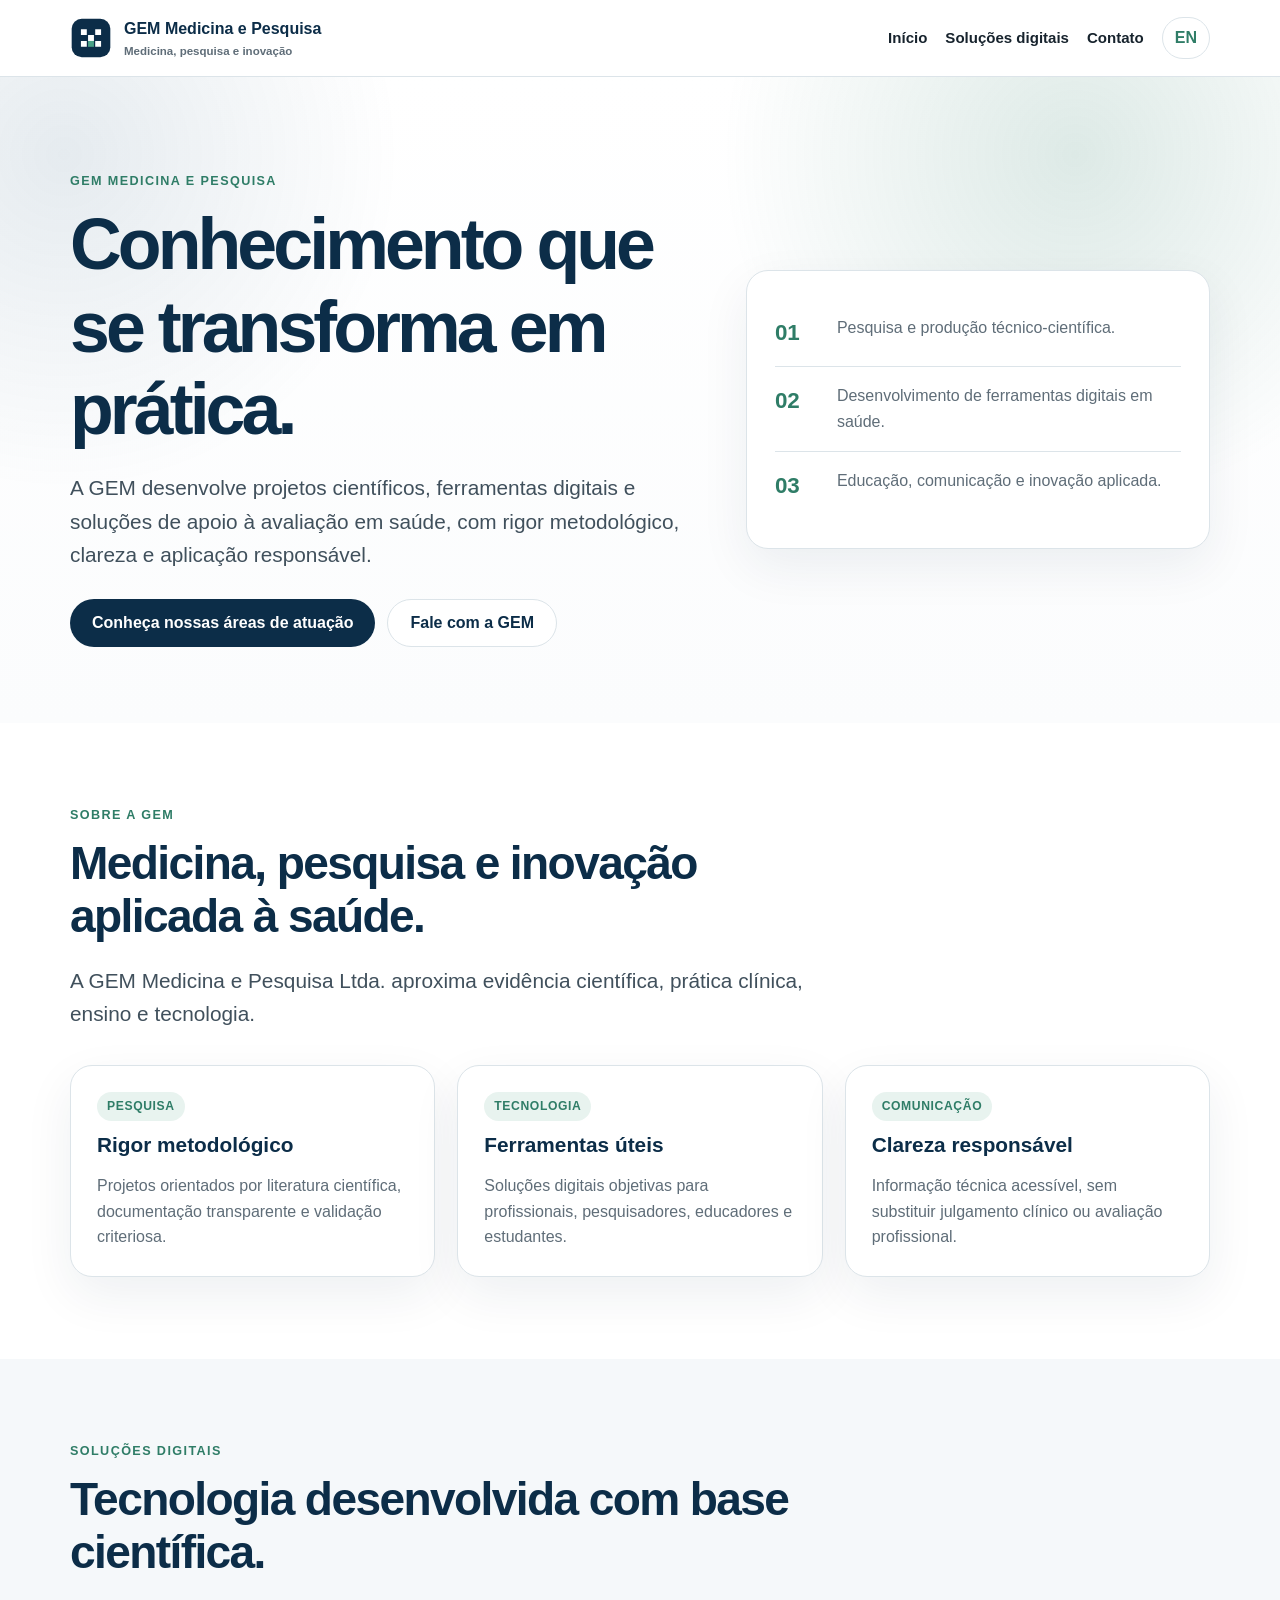
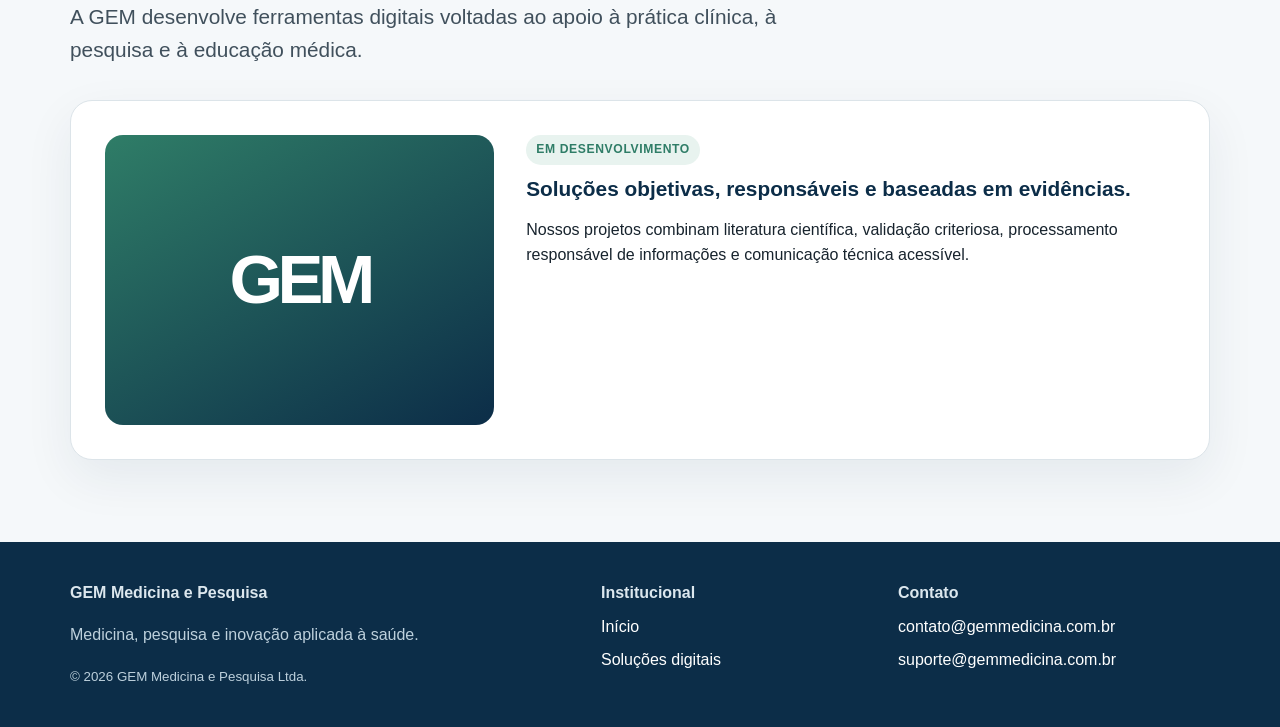
==== index.html @ 7a255e39 "Add social and canonical SEO metadata" ====
<!doctype html>
<html lang="pt-BR">
<head>
  <meta charset="utf-8">
  <meta name="viewport" content="width=device-width,initial-scale=1">

  <title>GEM Medicina e Pesquisa</title>

  <meta
    name="description"
    content="Medicina, pesquisa e inovação aplicada à saúde."
  >

  <link rel="canonical" href="https://gemmedicina.com.br/">

  <meta property="og:type" content="website">
  <meta property="og:site_name" content="GEM Medicina e Pesquisa">
  <meta property="og:title" content="GEM Medicina e Pesquisa">
  <meta property="og:description" content="Medicina, pesquisa e inovação aplicada à saúde.">
  <meta property="og:url" content="https://gemmedicina.com.br/">
  <meta property="og:locale" content="pt_BR">

  <meta name="twitter:card" content="summary">
  <meta name="twitter:title" content="GEM Medicina e Pesquisa">
  <meta name="twitter:description" content="Medicina, pesquisa e inovação aplicada à saúde.">

  <link rel="icon" href="/favicon.svg" type="image/svg+xml">
  <link rel="stylesheet" href="/assets/styles.css">
</head>

<body>
  <header class="site-header">
    <div class="container header-inner">
      <a class="brand" href="/">
        <img src="/assets/gem-mark.svg" alt="">

        <span>
          <span data-lang="pt">GEM Medicina e Pesquisa</span>
          <span data-lang="en">GEM Medicine & Research</span>

          <small>
            <span data-lang="pt">Medicina, pesquisa e inovação</span>
            <span data-lang="en">Medicine, research and innovation</span>
          </small>
        </span>
      </a>

      <nav class="nav">
        <a href="/">
          <span class="inline-lang" data-lang="pt">Início</span>
          <span class="inline-lang" data-lang="en">Home</span>
        </a>

        <a href="#solucoes-digitais">
          <span class="inline-lang" data-lang="pt">Soluções digitais</span>
          <span class="inline-lang" data-lang="en">Digital solutions</span>
        </a>

        <a href="/contato/">
          <span class="inline-lang" data-lang="pt">Contato</span>
          <span class="inline-lang" data-lang="en">Contact</span>
        </a>

        <button class="lang-toggle" type="button">EN</button>
      </nav>
    </div>
  </header>

  <main>
    <section class="hero">
      <div class="container hero-grid">
        <div>
          <p class="eyebrow">
            <span data-lang="pt">GEM Medicina e Pesquisa</span>
            <span data-lang="en">GEM Medicine & Research</span>
          </p>

          <h1>
            <span data-lang="pt">
              Conhecimento que se transforma em prática.
            </span>

            <span data-lang="en">
              Knowledge translated into practice.
            </span>
          </h1>

          <p class="lead">
            <span data-lang="pt">
              A GEM desenvolve projetos científicos, ferramentas digitais
              e soluções de apoio à avaliação em saúde, com rigor metodológico,
              clareza e aplicação responsável.
            </span>

            <span data-lang="en">
              GEM develops scientific projects, digital tools, and health
              assessment support solutions with methodological rigor,
              clarity, and responsible application.
            </span>
          </p>

          <div class="actions">
            <a class="button" href="#solucoes-digitais">
              <span data-lang="pt">Conheça nossas áreas de atuação</span>
              <span data-lang="en">Explore our areas of work</span>
            </a>

            <a class="button secondary" href="/contato/">
              <span data-lang="pt">Fale com a GEM</span>
              <span data-lang="en">Contact GEM</span>
            </a>
          </div>
        </div>

        <aside class="hero-card">
          <div class="metric">
            <strong>01</strong>

            <span data-lang="pt">
              Pesquisa e produção técnico-científica.
            </span>

            <span data-lang="en">
              Research and scientific production.
            </span>
          </div>

          <div class="metric">
            <strong>02</strong>

            <span data-lang="pt">
              Desenvolvimento de ferramentas digitais em saúde.
            </span>

            <span data-lang="en">
              Development of digital health tools.
            </span>
          </div>

          <div class="metric">
            <strong>03</strong>

            <span data-lang="pt">
              Educação, comunicação e inovação aplicada.
            </span>

            <span data-lang="en">
              Education, communication, and applied innovation.
            </span>
          </div>
        </aside>
      </div>
    </section>

    <section class="section">
      <div class="container">
        <div class="intro">
          <p class="eyebrow">
            <span data-lang="pt">Sobre a GEM</span>
            <span data-lang="en">About GEM</span>
          </p>

          <h2>
            <span data-lang="pt">
              Medicina, pesquisa e inovação aplicada à saúde.
            </span>

            <span data-lang="en">
              Medicine, research, and innovation applied to health.
            </span>
          </h2>

          <p class="lead">
            <span data-lang="pt">
              A GEM Medicina e Pesquisa Ltda. aproxima evidência científica,
              prática clínica, ensino e tecnologia.
            </span>

            <span data-lang="en">
              GEM Medicina e Pesquisa Ltda. connects scientific evidence,
              clinical practice, education, and technology.
            </span>
          </p>
        </div>

        <div class="grid3">
          <article class="card">
            <span class="tag">
              <span data-lang="pt">Pesquisa</span>
              <span data-lang="en">Research</span>
            </span>

            <h3>
              <span data-lang="pt">Rigor metodológico</span>
              <span data-lang="en">Methodological rigor</span>
            </h3>

            <p>
              <span data-lang="pt">
                Projetos orientados por literatura científica, documentação
                transparente e validação criteriosa.
              </span>

              <span data-lang="en">
                Projects guided by scientific literature, transparent
                documentation, and careful validation.
              </span>
            </p>
          </article>

          <article class="card">
            <span class="tag">
              <span data-lang="pt">Tecnologia</span>
              <span data-lang="en">Technology</span>
            </span>

            <h3>
              <span data-lang="pt">Ferramentas úteis</span>
              <span data-lang="en">Useful tools</span>
            </h3>

            <p>
              <span data-lang="pt">
                Soluções digitais objetivas para profissionais,
                pesquisadores, educadores e estudantes.
              </span>

              <span data-lang="en">
                Focused digital solutions for professionals, researchers,
                educators, and students.
              </span>
            </p>
          </article>

          <article class="card">
            <span class="tag">
              <span data-lang="pt">Comunicação</span>
              <span data-lang="en">Communication</span>
            </span>

            <h3>
              <span data-lang="pt">Clareza responsável</span>
              <span data-lang="en">Responsible clarity</span>
            </h3>

            <p>
              <span data-lang="pt">
                Informação técnica acessível, sem substituir julgamento
                clínico ou avaliação profissional.
              </span>

              <span data-lang="en">
                Accessible technical information without replacing clinical
                judgment or professional assessment.
              </span>
            </p>
          </article>
        </div>
      </div>
    </section>

    <section class="section alt" id="solucoes-digitais">
      <div class="container">
        <div class="intro">
          <p class="eyebrow">
            <span data-lang="pt">Soluções digitais</span>
            <span data-lang="en">Digital solutions</span>
          </p>

          <h2>
            <span data-lang="pt">
              Tecnologia desenvolvida com base científica.
            </span>

            <span data-lang="en">
              Technology developed on a scientific foundation.
            </span>
          </h2>

          <p class="lead">
            <span data-lang="pt">
              A GEM desenvolve ferramentas digitais voltadas ao apoio à
              prática clínica, à pesquisa e à educação médica.
            </span>

            <span data-lang="en">
              GEM develops digital tools designed to support clinical
              practice, research, and medical education.
            </span>
          </p>
        </div>

        <article class="panel">
          <div class="visual">GEM</div>

          <div>
            <span class="tag">
              <span data-lang="pt">Em desenvolvimento</span>
              <span data-lang="en">In development</span>
            </span>

            <h3>
              <span data-lang="pt">
                Soluções objetivas, responsáveis e baseadas em evidências.
              </span>

              <span data-lang="en">
                Focused, responsible, evidence-based solutions.
              </span>
            </h3>

            <p>
              <span data-lang="pt">
                Nossos projetos combinam literatura científica, validação
                criteriosa, processamento responsável de informações e
                comunicação técnica acessível.
              </span>

              <span data-lang="en">
                Our projects combine scientific literature, careful
                validation, responsible information processing, and
                accessible technical communication.
              </span>
            </p>
          </div>
        </article>
      </div>
    </section>
  </main>

  <footer class="site-footer">
    <div class="container footer-grid">
      <div>
        <strong>GEM Medicina e Pesquisa</strong>

        <p>
          <span data-lang="pt">
            Medicina, pesquisa e inovação aplicada à saúde.
          </span>

          <span data-lang="en">
            Medicine, research and innovation applied to health.
          </span>
        </p>

        <small>© 2026 GEM Medicina e Pesquisa Ltda.</small>
      </div>

      <div class="footer-links">
        <strong>
          <span data-lang="pt">Institucional</span>
          <span data-lang="en">Institutional</span>
        </strong>

        <a href="/">
          <span data-lang="pt">Início</span>
          <span data-lang="en">Home</span>
        </a>

        <a href="#solucoes-digitais">
          <span data-lang="pt">Soluções digitais</span>
          <span data-lang="en">Digital solutions</span>
        </a>
      </div>

      <div class="footer-links">
        <strong>
          <span data-lang="pt">Contato</span>
          <span data-lang="en">Contact</span>
        </strong>

        <a href="mailto:contato@gemmedicina.com.br">
          contato@gemmedicina.com.br
        </a>

        <a href="mailto:suporte@gemmedicina.com.br">
          suporte@gemmedicina.com.br
        </a>
      </div>
    </div>
  </footer>

  <script src="/assets/site.js"></script>
</body>
</html>
---- assets/styles.css ----
:root{--navy:#0c2d48;--navy2:#174b70;--green:#2f7d67;--ink:#17232d;--muted:#5f6d78;--line:#dce4e9;--mist:#f5f8fa;--white:#fff;--max:1140px;--r:22px}
*{box-sizing:border-box}html{scroll-behavior:smooth}body{margin:0;font-family:-apple-system,BlinkMacSystemFont,"Segoe UI",Roboto,Arial,sans-serif;color:var(--ink);line-height:1.6;background:#fff}a{color:var(--navy2)}.container{width:min(calc(100% - 40px),var(--max));margin:auto}.site-header{position:sticky;top:0;z-index:10;background:rgba(255,255,255,.94);border-bottom:1px solid var(--line);backdrop-filter:blur(12px)}.header-inner{min-height:76px;display:flex;align-items:center;justify-content:space-between;gap:22px}.brand{display:flex;align-items:center;gap:12px;text-decoration:none;color:var(--navy);font-weight:800}.brand img{width:42px}.brand small{display:block;color:var(--muted);font-size:.72rem;font-weight:650}.nav{display:flex;gap:18px;flex-wrap:wrap;align-items:center}.nav a{text-decoration:none;color:var(--ink);font-weight:650;font-size:.94rem}.lang-toggle{border:1px solid var(--line);border-radius:999px;padding:7px 12px;background:#fff;cursor:pointer;font:inherit;font-weight:750;color:var(--green)}.hero{padding:94px 0 76px;background:radial-gradient(circle at 84% 12%,rgba(47,125,103,.16),transparent 29%),radial-gradient(circle at 5% 12%,rgba(23,75,112,.11),transparent 25%),linear-gradient(#fff,#fbfcfd)}.hero-grid{display:grid;grid-template-columns:1.15fr .85fr;gap:48px;align-items:center}.eyebrow{margin:0 0 12px;color:var(--green);font-size:.79rem;font-weight:850;letter-spacing:.11em;text-transform:uppercase}h1,h2,h3{color:var(--navy);line-height:1.15}h1{font-size:clamp(2.65rem,5.6vw,5rem);letter-spacing:-.055em;margin:0}h2{font-size:clamp(2rem,3.6vw,3.2rem);letter-spacing:-.035em;margin:0 0 18px}h3{font-size:1.3rem;margin:0 0 10px}.lead{font-size:clamp(1.08rem,1.7vw,1.3rem);color:#40505c;max-width:780px}.actions{display:flex;gap:12px;flex-wrap:wrap;margin-top:28px}.button{display:inline-flex;align-items:center;justify-content:center;min-height:48px;padding:0 22px;border-radius:999px;background:var(--navy);color:#fff;text-decoration:none;font-weight:780}.button.secondary{background:#fff;color:var(--navy);border:1px solid var(--line)}.hero-card,.card,.panel{background:#fff;border:1px solid var(--line);border-radius:var(--r);box-shadow:0 18px 50px rgba(12,45,72,.07)}.hero-card{padding:28px}.metric{display:flex;gap:14px;padding:16px 0;border-bottom:1px solid var(--line)}.metric:last-child{border-bottom:0}.metric strong{min-width:48px;color:var(--green);font-size:1.4rem}.metric span{color:var(--muted)}.section{padding:82px 0}.alt{background:var(--mist)}.intro{max-width:760px;margin-bottom:34px}.grid3{display:grid;grid-template-columns:repeat(3,1fr);gap:22px}.card{padding:26px}.card p{color:var(--muted);margin-bottom:0}.tag{display:inline-block;padding:5px 10px;border-radius:999px;background:#e8f3ef;color:var(--green);font-weight:850;font-size:.76rem;text-transform:uppercase;letter-spacing:.05em;margin-bottom:12px}.panel{display:grid;grid-template-columns:.75fr 1.25fr;gap:32px;padding:34px}.visual{min-height:290px;border-radius:18px;display:grid;place-items:center;color:#fff;background:linear-gradient(150deg,var(--green),var(--navy));font-weight:900;font-size:4.3rem;letter-spacing:-.08em}.list{padding-left:1.2rem;color:#40505d}.page-hero{padding:70px 0 48px;background:linear-gradient(#f7fafb,#fff);border-bottom:1px solid var(--line)}.page-hero h1{font-size:clamp(2.4rem,4.5vw,4.25rem)}.page-body{padding:58px 0 88px}.prose{max-width:860px}.prose h2{font-size:1.8rem;margin-top:44px}.prose h3{margin-top:30px}.prose p,.prose li{color:#3e4c58}.notice{padding:20px 22px;border-left:4px solid var(--green);background:#eaf4f0;border-radius:12px}.contact-box{padding:25px;border:1px solid var(--line);border-radius:16px;background:var(--mist);margin-top:25px}.meta{color:var(--muted);font-size:.94rem}.site-footer{padding:38px 0;background:var(--navy);color:#dce7ee}.footer-grid{display:grid;grid-template-columns:1.3fr .7fr .8fr;gap:24px}.site-footer p,.site-footer small{color:#bdd0dc}.site-footer a{color:#fff;text-decoration:none}.footer-links{display:grid;gap:8px;align-content:start}[data-lang="en"]{display:none}body.en [data-lang="pt"]{display:none}body.en [data-lang="en"]{display:block}.inline-lang[data-lang]{display:inline}body.en .inline-lang[data-lang="pt"]{display:none}body:not(.en) .inline-lang[data-lang="en"]{display:none}@media(max-width:860px){.hero-grid,.panel,.footer-grid{grid-template-columns:1fr}.grid3{grid-template-columns:1fr}.header-inner{align-items:flex-start;padding:14px 0}.hero{padding-top:62px}}@media(max-width:620px){.container{width:min(calc(100% - 28px),var(--max))}.header-inner{display:block}.nav{margin-top:12px}.section{padding:62px 0}.panel{padding:22px}}
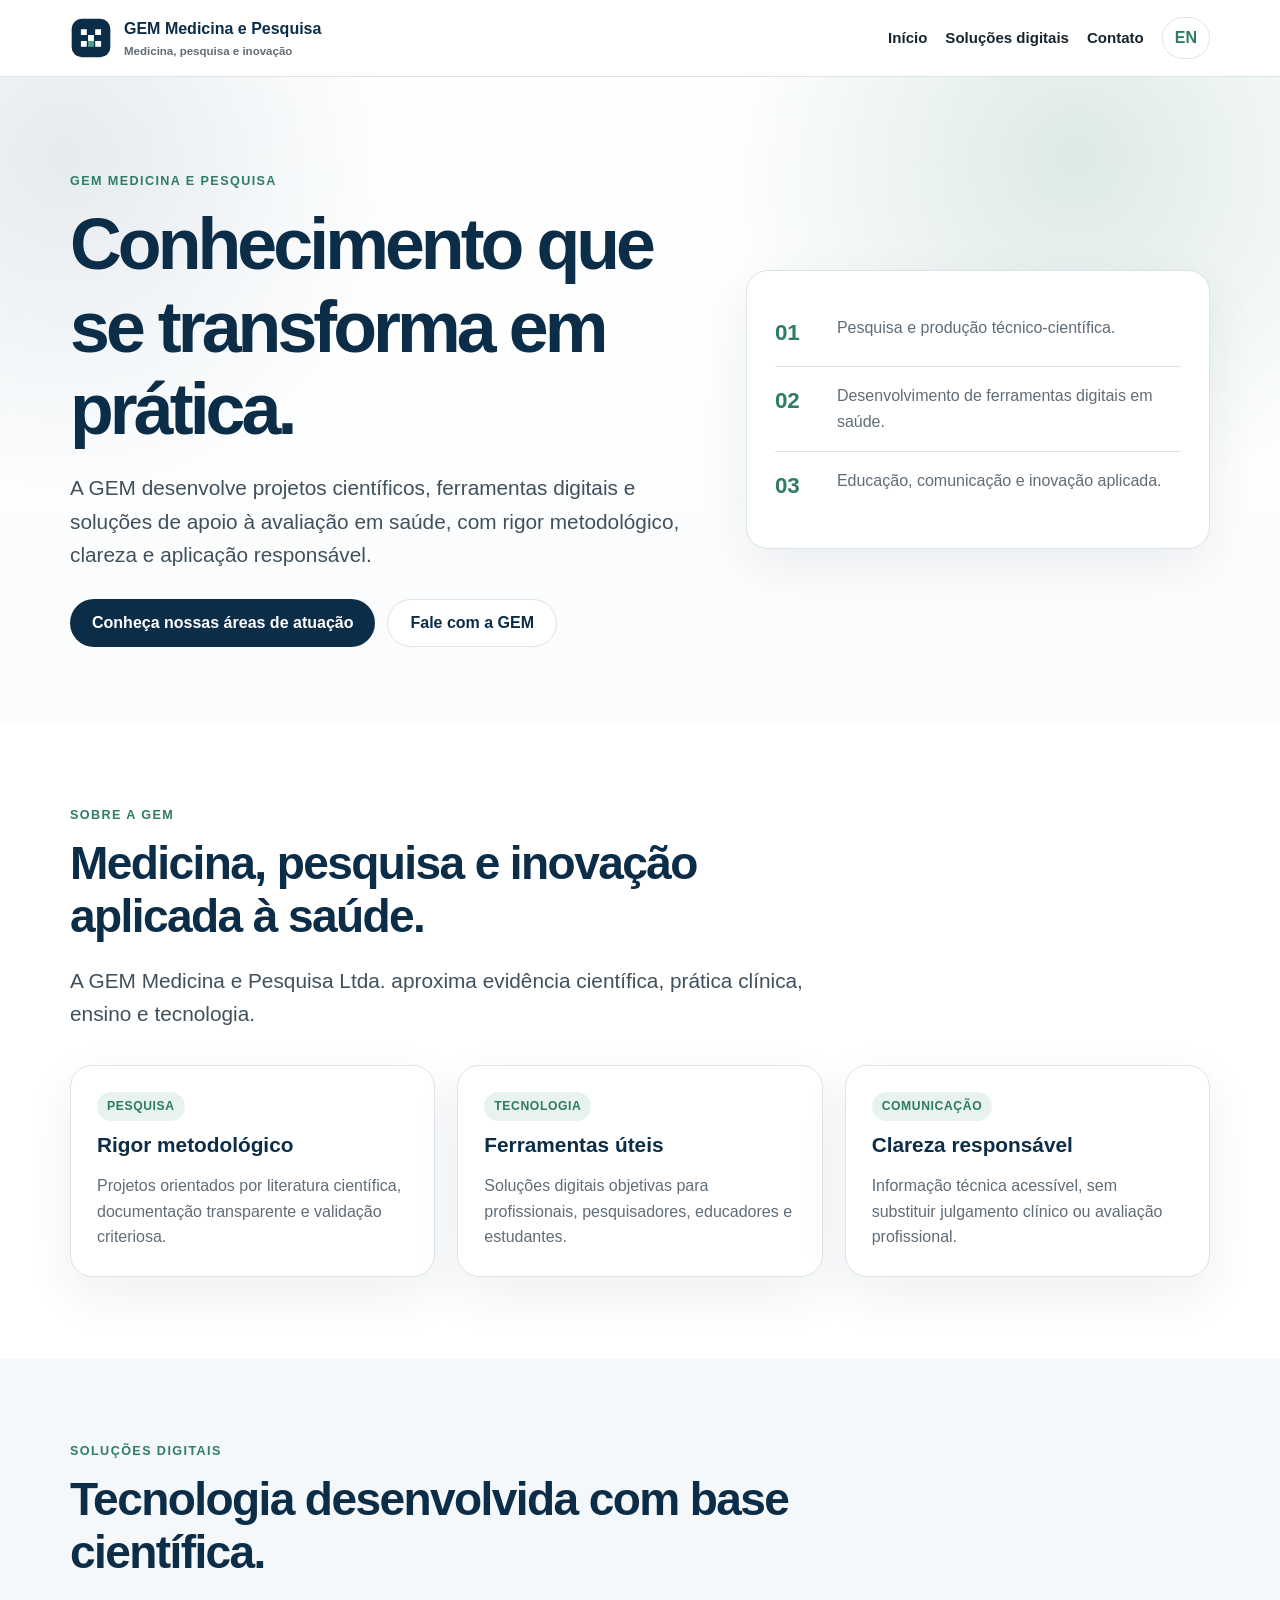
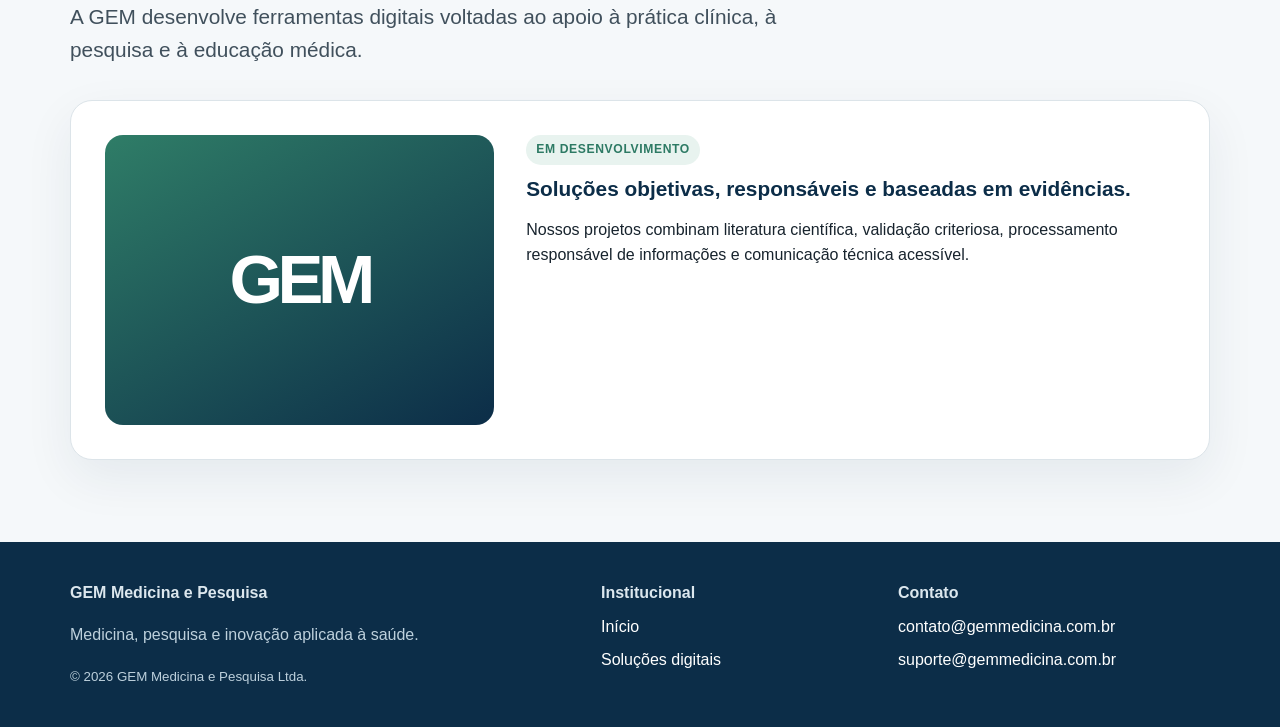
==== commit a143eda9: "Corrige acessibilidade de navegação e contraste" ====
--- a/index.html
+++ b/index.html
@@ -29,7 +29,7 @@
 </head>
 
 <body>
-  <header class="site-header">
+  <a class="skip-link" href="#conteudo-principal"><span data-lang="pt">Pular para o conteúdo</span><span data-lang="en">Skip to content</span></a><header class="site-header">
     <div class="container header-inner">
       <a class="brand" href="/">
         <img src="/assets/gem-mark.svg" alt="">
@@ -61,12 +61,12 @@
           <span class="inline-lang" data-lang="en">Contact</span>
         </a>
 
-        <button class="lang-toggle" type="button">EN</button>
+        <button class="lang-toggle" type="button" aria-label="Alterar idioma para inglês">EN</button>
       </nav>
     </div>
   </header>
 
-  <main>
+  <main id="conteudo-principal">
     <section class="hero">
       <div class="container hero-grid">
         <div>
--- a/assets/styles.css
+++ b/assets/styles.css
@@ -1,3 +1,3 @@
 
 :root{--navy:#0c2d48;--navy2:#174b70;--green:#2f7d67;--ink:#17232d;--muted:#5f6d78;--line:#dce4e9;--mist:#f5f8fa;--white:#fff;--max:1140px;--r:22px}
-*{box-sizing:border-box}html{scroll-behavior:smooth}body{margin:0;font-family:-apple-system,BlinkMacSystemFont,"Segoe UI",Roboto,Arial,sans-serif;color:var(--ink);line-height:1.6;background:#fff}a{color:var(--navy2)}.container{width:min(calc(100% - 40px),var(--max));margin:auto}.site-header{position:sticky;top:0;z-index:10;background:rgba(255,255,255,.94);border-bottom:1px solid var(--line);backdrop-filter:blur(12px)}.header-inner{min-height:76px;display:flex;align-items:center;justify-content:space-between;gap:22px}.brand{display:flex;align-items:center;gap:12px;text-decoration:none;color:var(--navy);font-weight:800}.brand img{width:42px}.brand small{display:block;color:var(--muted);font-size:.72rem;font-weight:650}.nav{display:flex;gap:18px;flex-wrap:wrap;align-items:center}.nav a{text-decoration:none;color:var(--ink);font-weight:650;font-size:.94rem}.lang-toggle{border:1px solid var(--line);border-radius:999px;padding:7px 12px;background:#fff;cursor:pointer;font:inherit;font-weight:750;color:var(--green)}.hero{padding:94px 0 76px;background:radial-gradient(circle at 84% 12%,rgba(47,125,103,.16),transparent 29%),radial-gradient(circle at 5% 12%,rgba(23,75,112,.11),transparent 25%),linear-gradient(#fff,#fbfcfd)}.hero-grid{display:grid;grid-template-columns:1.15fr .85fr;gap:48px;align-items:center}.eyebrow{margin:0 0 12px;color:var(--green);font-size:.79rem;font-weight:850;letter-spacing:.11em;text-transform:uppercase}h1,h2,h3{color:var(--navy);line-height:1.15}h1{font-size:clamp(2.65rem,5.6vw,5rem);letter-spacing:-.055em;margin:0}h2{font-size:clamp(2rem,3.6vw,3.2rem);letter-spacing:-.035em;margin:0 0 18px}h3{font-size:1.3rem;margin:0 0 10px}.lead{font-size:clamp(1.08rem,1.7vw,1.3rem);color:#40505c;max-width:780px}.actions{display:flex;gap:12px;flex-wrap:wrap;margin-top:28px}.button{display:inline-flex;align-items:center;justify-content:center;min-height:48px;padding:0 22px;border-radius:999px;background:var(--navy);color:#fff;text-decoration:none;font-weight:780}.button.secondary{background:#fff;color:var(--navy);border:1px solid var(--line)}.hero-card,.card,.panel{background:#fff;border:1px solid var(--line);border-radius:var(--r);box-shadow:0 18px 50px rgba(12,45,72,.07)}.hero-card{padding:28px}.metric{display:flex;gap:14px;padding:16px 0;border-bottom:1px solid var(--line)}.metric:last-child{border-bottom:0}.metric strong{min-width:48px;color:var(--green);font-size:1.4rem}.metric span{color:var(--muted)}.section{padding:82px 0}.alt{background:var(--mist)}.intro{max-width:760px;margin-bottom:34px}.grid3{display:grid;grid-template-columns:repeat(3,1fr);gap:22px}.card{padding:26px}.card p{color:var(--muted);margin-bottom:0}.tag{display:inline-block;padding:5px 10px;border-radius:999px;background:#e8f3ef;color:var(--green);font-weight:850;font-size:.76rem;text-transform:uppercase;letter-spacing:.05em;margin-bottom:12px}.panel{display:grid;grid-template-columns:.75fr 1.25fr;gap:32px;padding:34px}.visual{min-height:290px;border-radius:18px;display:grid;place-items:center;color:#fff;background:linear-gradient(150deg,var(--green),var(--navy));font-weight:900;font-size:4.3rem;letter-spacing:-.08em}.list{padding-left:1.2rem;color:#40505d}.page-hero{padding:70px 0 48px;background:linear-gradient(#f7fafb,#fff);border-bottom:1px solid var(--line)}.page-hero h1{font-size:clamp(2.4rem,4.5vw,4.25rem)}.page-body{padding:58px 0 88px}.prose{max-width:860px}.prose h2{font-size:1.8rem;margin-top:44px}.prose h3{margin-top:30px}.prose p,.prose li{color:#3e4c58}.notice{padding:20px 22px;border-left:4px solid var(--green);background:#eaf4f0;border-radius:12px}.contact-box{padding:25px;border:1px solid var(--line);border-radius:16px;background:var(--mist);margin-top:25px}.meta{color:var(--muted);font-size:.94rem}.site-footer{padding:38px 0;background:var(--navy);color:#dce7ee}.footer-grid{display:grid;grid-template-columns:1.3fr .7fr .8fr;gap:24px}.site-footer p,.site-footer small{color:#bdd0dc}.site-footer a{color:#fff;text-decoration:none}.footer-links{display:grid;gap:8px;align-content:start}[data-lang="en"]{display:none}body.en [data-lang="pt"]{display:none}body.en [data-lang="en"]{display:block}.inline-lang[data-lang]{display:inline}body.en .inline-lang[data-lang="pt"]{display:none}body:not(.en) .inline-lang[data-lang="en"]{display:none}@media(max-width:860px){.hero-grid,.panel,.footer-grid{grid-template-columns:1fr}.grid3{grid-template-columns:1fr}.header-inner{align-items:flex-start;padding:14px 0}.hero{padding-top:62px}}@media(max-width:620px){.container{width:min(calc(100% - 28px),var(--max))}.header-inner{display:block}.nav{margin-top:12px}.section{padding:62px 0}.panel{padding:22px}}
+*{box-sizing:border-box}html{scroll-behavior:smooth}body{margin:0;font-family:-apple-system,BlinkMacSystemFont,"Segoe UI",Roboto,Arial,sans-serif;color:var(--ink);line-height:1.6;background:#fff}a{color:var(--navy2)}.container{width:min(calc(100% - 40px),var(--max));margin:auto}.skip-link{position:fixed;top:8px;left:8px;z-index:100;padding:10px 14px;background:var(--navy);color:#fff;border-radius:8px;transform:translateY(calc(-100% - 10px));transition:transform .15s}.skip-link:focus{transform:translateY(0)}.site-header{position:sticky;top:0;z-index:10;background:rgba(255,255,255,.94);border-bottom:1px solid var(--line);backdrop-filter:blur(12px)}.header-inner{min-height:76px;display:flex;align-items:center;justify-content:space-between;gap:22px}.brand{display:flex;align-items:center;gap:12px;text-decoration:none;color:var(--navy);font-weight:800}.brand img{width:42px}.brand small{display:block;color:var(--muted);font-size:.72rem;font-weight:650}.nav{display:flex;gap:18px;flex-wrap:wrap;align-items:center}.nav a{text-decoration:none;color:var(--ink);font-weight:650;font-size:.94rem}.lang-toggle{border:1px solid var(--line);border-radius:999px;padding:7px 12px;background:#fff;cursor:pointer;font:inherit;font-weight:750;color:var(--green)}.hero{padding:94px 0 76px;background:radial-gradient(circle at 84% 12%,rgba(47,125,103,.16),transparent 29%),radial-gradient(circle at 5% 12%,rgba(23,75,112,.11),transparent 25%),linear-gradient(#fff,#fbfcfd)}.hero-grid{display:grid;grid-template-columns:1.15fr .85fr;gap:48px;align-items:center}.eyebrow{margin:0 0 12px;color:var(--green);font-size:.79rem;font-weight:850;letter-spacing:.11em;text-transform:uppercase}h1,h2,h3{color:var(--navy);line-height:1.15}h1{font-size:clamp(2.65rem,5.6vw,5rem);letter-spacing:-.055em;margin:0}h2{font-size:clamp(2rem,3.6vw,3.2rem);letter-spacing:-.035em;margin:0 0 18px}h3{font-size:1.3rem;margin:0 0 10px}.lead{font-size:clamp(1.08rem,1.7vw,1.3rem);color:#40505c;max-width:780px}.actions{display:flex;gap:12px;flex-wrap:wrap;margin-top:28px}.button{display:inline-flex;align-items:center;justify-content:center;min-height:48px;padding:0 22px;border-radius:999px;background:var(--navy);color:#fff;text-decoration:none;font-weight:780}.button.secondary{background:#fff;color:var(--navy);border:1px solid var(--line)}.hero-card,.card,.panel{background:#fff;border:1px solid var(--line);border-radius:var(--r);box-shadow:0 18px 50px rgba(12,45,72,.07)}.hero-card{padding:28px}.metric{display:flex;gap:14px;padding:16px 0;border-bottom:1px solid var(--line)}.metric:last-child{border-bottom:0}.metric strong{min-width:48px;color:var(--green);font-size:1.4rem}.metric span{color:var(--muted)}.section{padding:82px 0}.alt{background:var(--mist)}.intro{max-width:760px;margin-bottom:34px}.grid3{display:grid;grid-template-columns:repeat(3,1fr);gap:22px}.card{padding:26px}.card p{color:var(--muted);margin-bottom:0}.tag{display:inline-block;padding:5px 10px;border-radius:999px;background:#e8f3ef;color:#2d7a64;font-weight:850;font-size:.76rem;text-transform:uppercase;letter-spacing:.05em;margin-bottom:12px}.panel{display:grid;grid-template-columns:.75fr 1.25fr;gap:32px;padding:34px}.visual{min-height:290px;border-radius:18px;display:grid;place-items:center;color:#fff;background:linear-gradient(150deg,var(--green),var(--navy));font-weight:900;font-size:4.3rem;letter-spacing:-.08em}.list{padding-left:1.2rem;color:#40505d}.page-hero{padding:70px 0 48px;background:linear-gradient(#f7fafb,#fff);border-bottom:1px solid var(--line)}.page-hero h1{font-size:clamp(2.4rem,4.5vw,4.25rem)}.page-body{padding:58px 0 88px}.prose{max-width:860px}.prose h2{font-size:1.8rem;margin-top:44px}.prose h3{margin-top:30px}.prose p,.prose li{color:#3e4c58}.notice{padding:20px 22px;border-left:4px solid var(--green);background:#eaf4f0;border-radius:12px}.contact-box{padding:25px;border:1px solid var(--line);border-radius:16px;background:var(--mist);margin-top:25px}.meta{color:var(--muted);font-size:.94rem}.site-footer{padding:38px 0;background:var(--navy);color:#dce7ee}.footer-grid{display:grid;grid-template-columns:1.3fr .7fr .8fr;gap:24px}.site-footer p,.site-footer small{color:#bdd0dc}.site-footer a{color:#fff;text-decoration:none}.footer-links{display:grid;gap:8px;align-content:start}[data-lang="en"]{display:none}body.en [data-lang="pt"]{display:none}body.en [data-lang="en"]{display:block}.inline-lang[data-lang]{display:inline}body.en .inline-lang[data-lang="pt"]{display:none}body:not(.en) .inline-lang[data-lang="en"]{display:none}@media(max-width:860px){.hero-grid,.panel,.footer-grid{grid-template-columns:1fr}.grid3{grid-template-columns:1fr}.header-inner{align-items:flex-start;padding:14px 0}.hero{padding-top:62px}}@media(max-width:620px){.container{width:min(calc(100% - 28px),var(--max))}.header-inner{display:block}.nav{margin-top:12px}.section{padding:62px 0}.panel{padding:22px}}
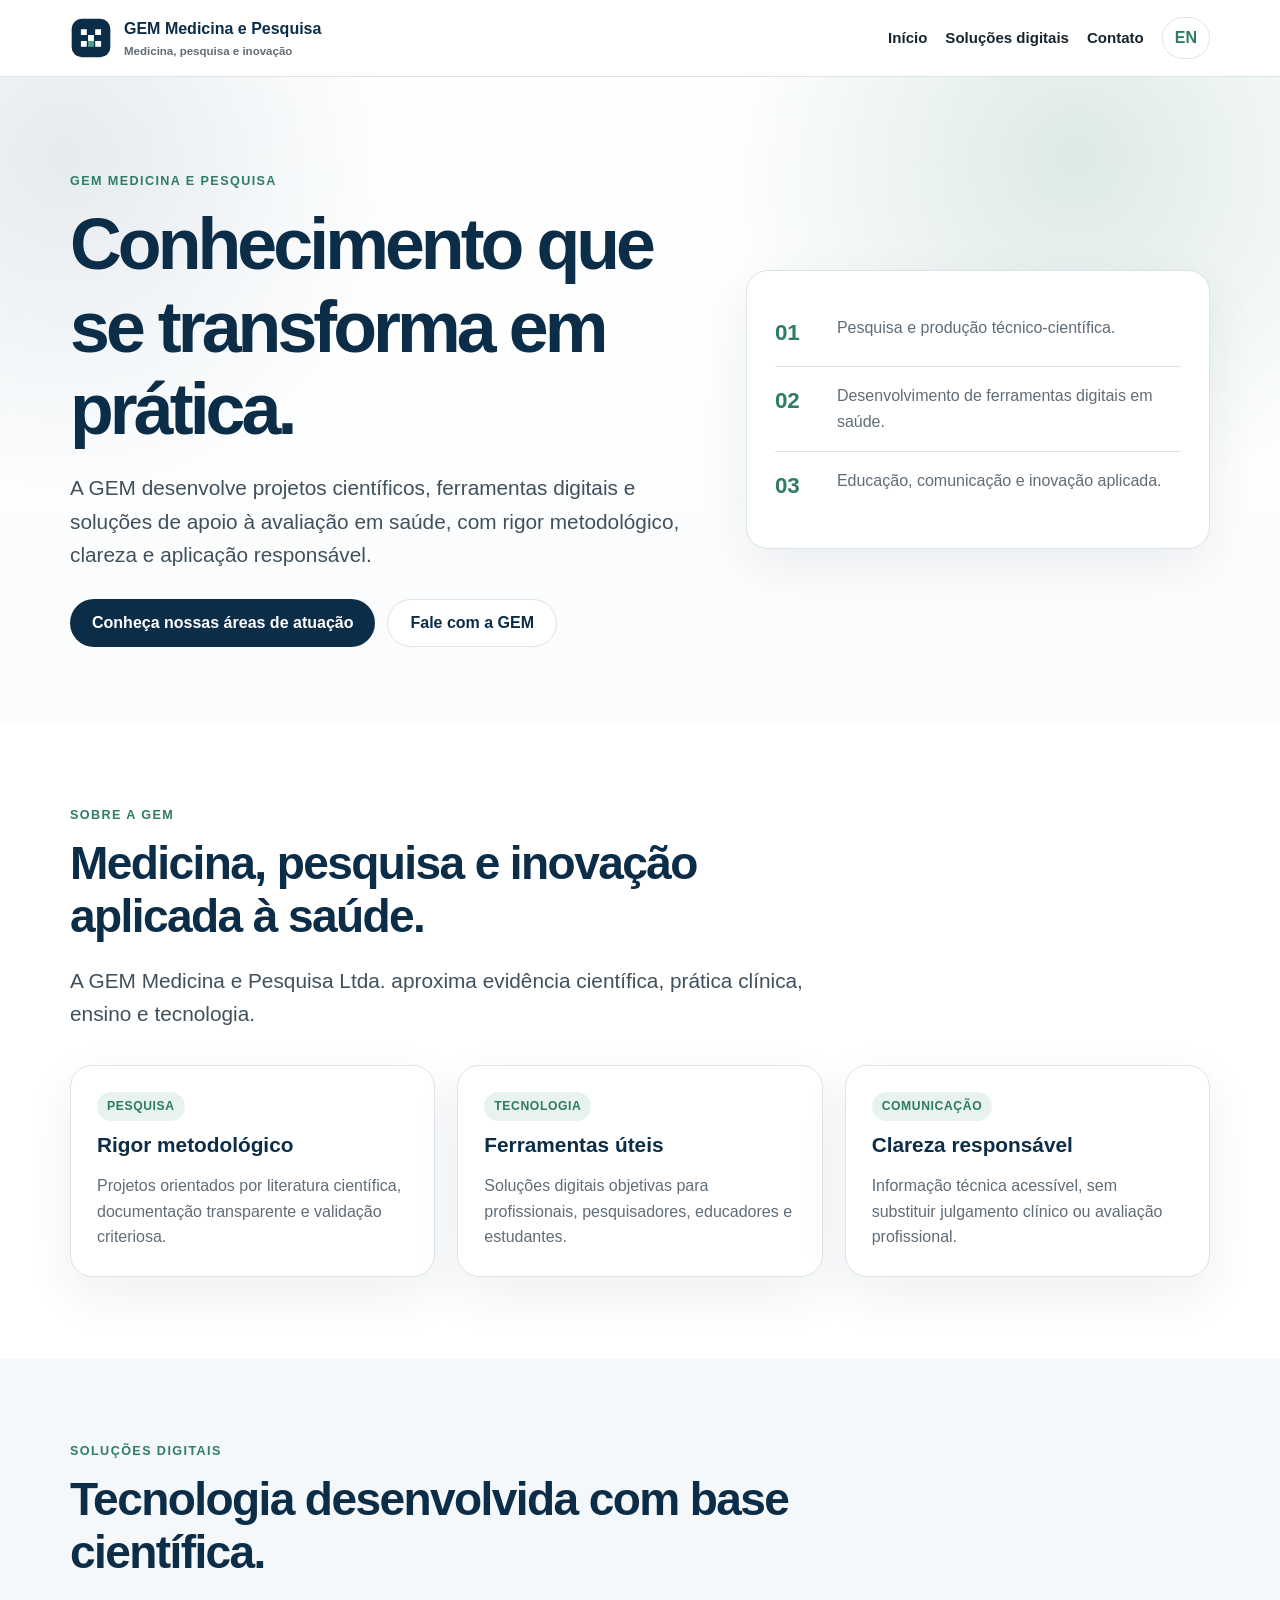
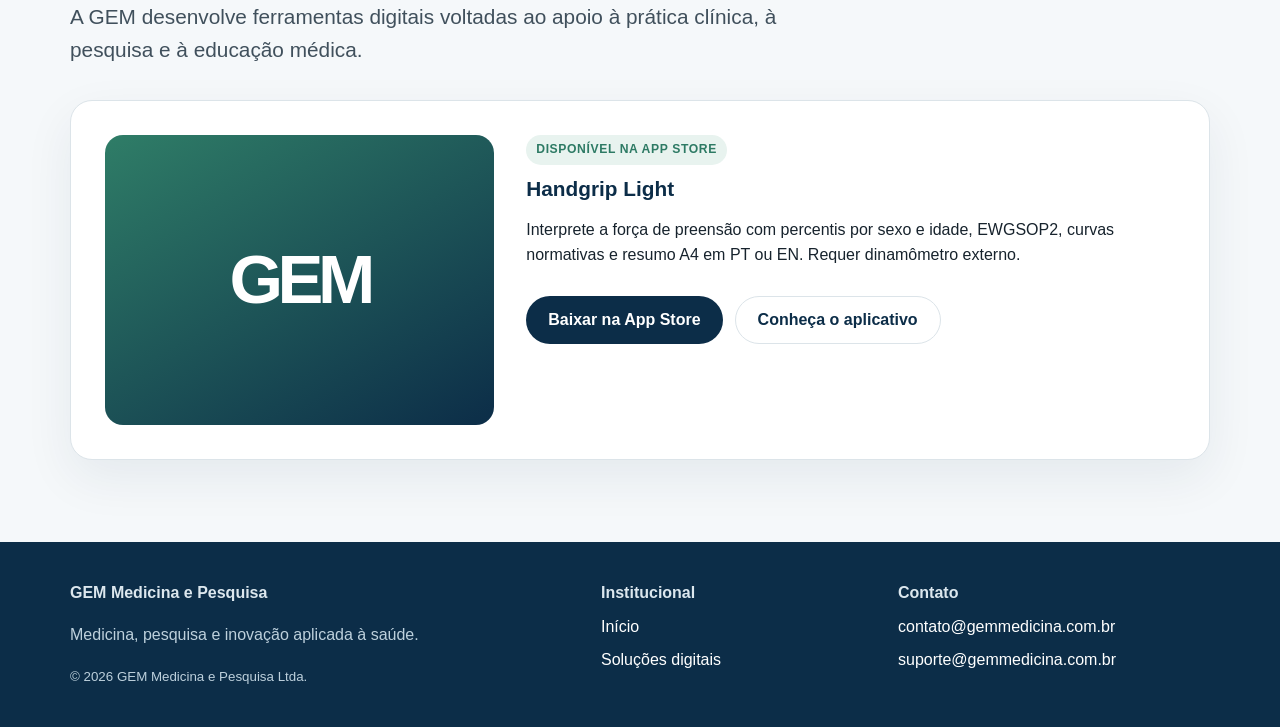
==== commit 2a7f8f2c: "Update Handgrip Light App Store URL" ====
--- a/index.html
+++ b/index.html
@@ -295,33 +295,44 @@
 
           <div>
             <span class="tag">
-              <span data-lang="pt">Em desenvolvimento</span>
-              <span data-lang="en">In development</span>
+              <span data-lang="pt">Disponível na App Store</span>
+              <span data-lang="en">Available on the App Store</span>
             </span>
 
             <h3>
               <span data-lang="pt">
-                Soluções objetivas, responsáveis e baseadas em evidências.
-              </span>
-
-              <span data-lang="en">
-                Focused, responsible, evidence-based solutions.
+                Handgrip Light
+              </span>
+
+              <span data-lang="en">
+                Handgrip Light
               </span>
             </h3>
 
             <p>
               <span data-lang="pt">
-                Nossos projetos combinam literatura científica, validação
-                criteriosa, processamento responsável de informações e
-                comunicação técnica acessível.
-              </span>
-
-              <span data-lang="en">
-                Our projects combine scientific literature, careful
-                validation, responsible information processing, and
-                accessible technical communication.
+                Interprete a força de preensão com percentis por sexo e idade,
+                EWGSOP2, curvas normativas e resumo A4 em PT ou EN. Requer
+                dinamômetro externo.
+              </span>
+
+              <span data-lang="en">
+                Interpret handgrip strength with percentiles by sex and age,
+                EWGSOP2, normative curves, and an A4 summary in PT/EN. External
+                dynamometer required.
               </span>
             </p>
+
+            <div class="actions">
+              <a class="button" href="https://apps.apple.com/app/id6797272425" target="_blank" rel="noopener noreferrer">
+                <span data-lang="pt">Baixar na App Store</span>
+                <span data-lang="en">Download on the App Store</span>
+              </a>
+              <a class="button secondary" href="/apps/handgrip-little/">
+                <span data-lang="pt">Conheça o aplicativo</span>
+                <span data-lang="en">Learn about the app</span>
+              </a>
+            </div>
           </div>
         </article>
       </div>
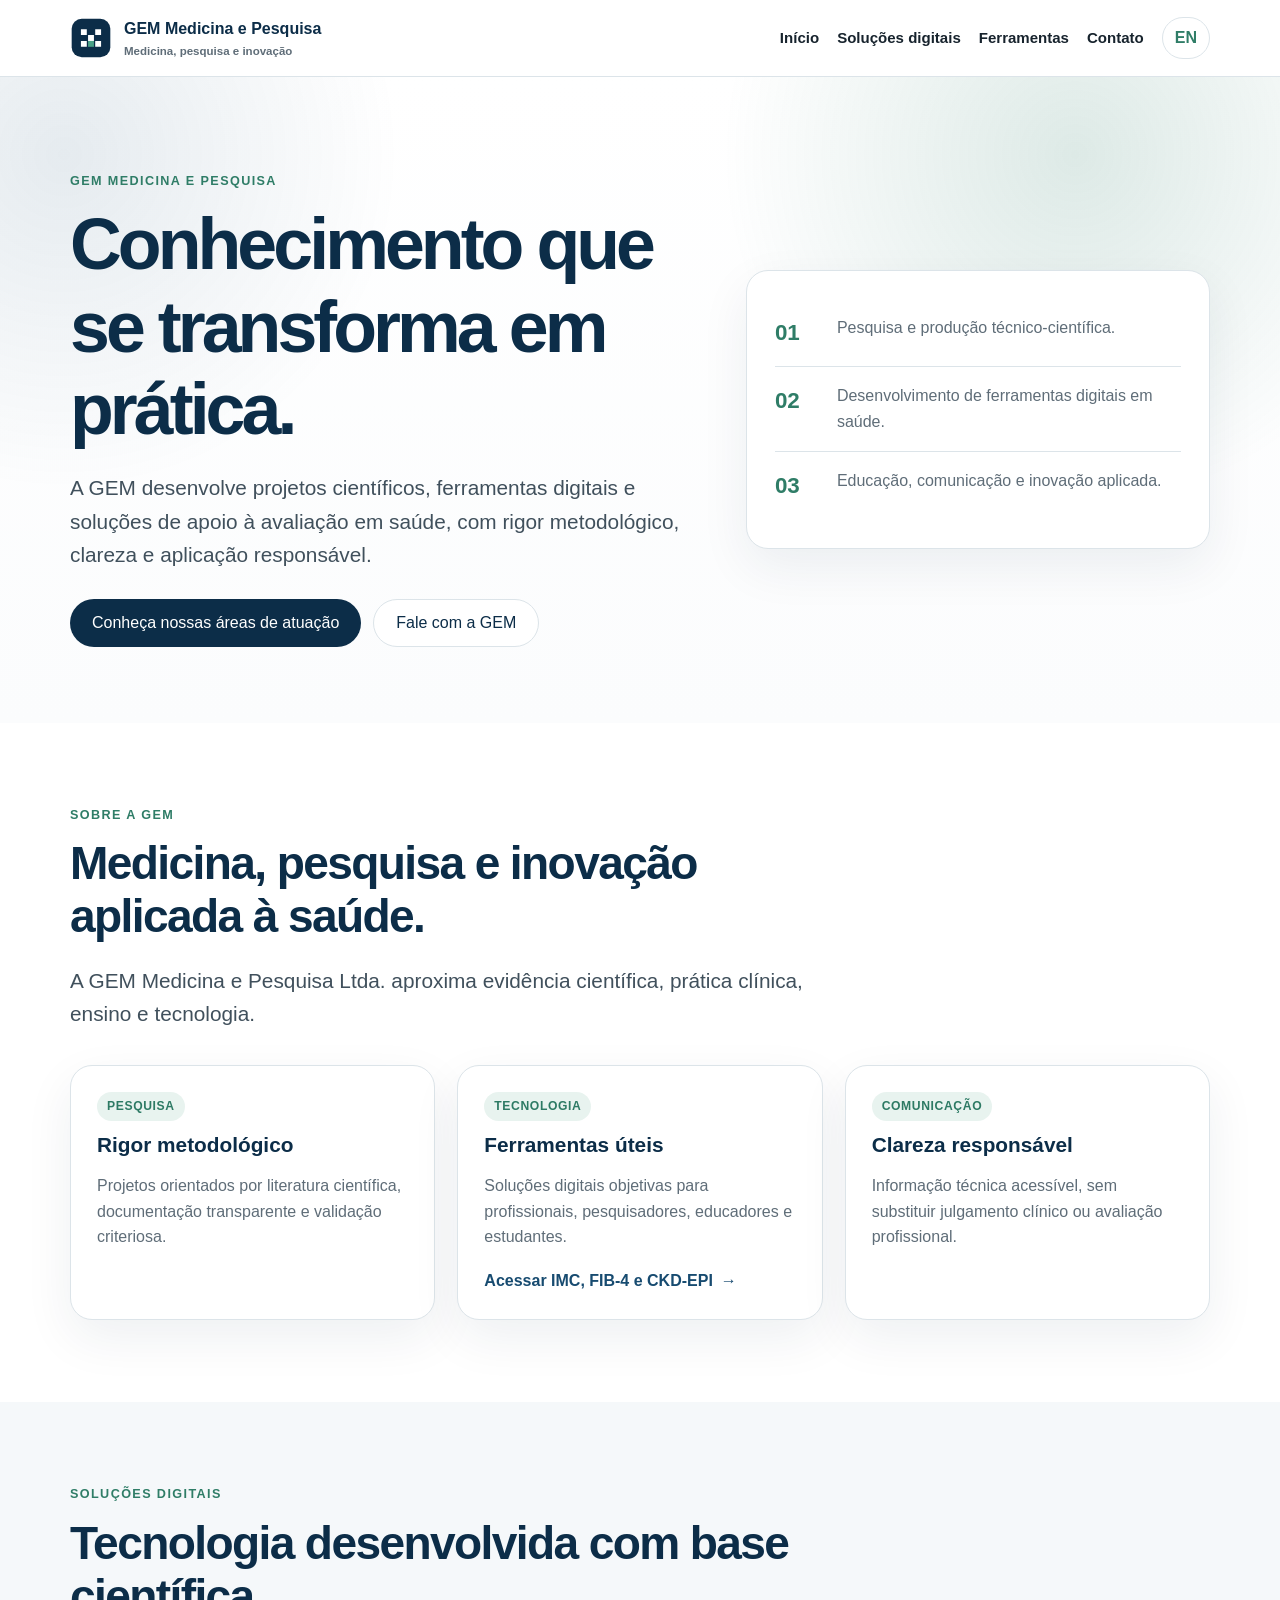
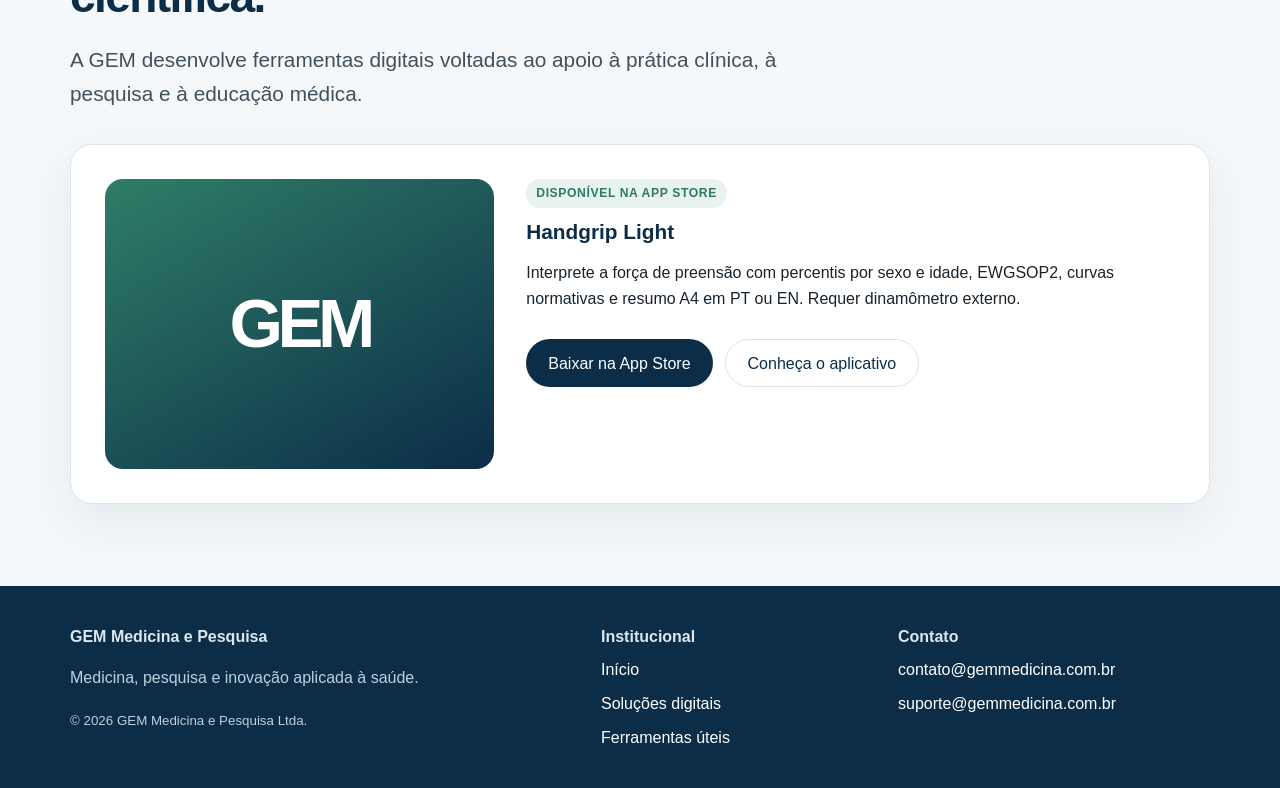
==== commit 357b5348: "Adiciona calculadoras clínicas IMC, FIB-4 e CKD-EPI" ====
--- a/index.html
+++ b/index.html
@@ -54,6 +54,11 @@
         <a href="#solucoes-digitais">
           <span class="inline-lang" data-lang="pt">Soluções digitais</span>
           <span class="inline-lang" data-lang="en">Digital solutions</span>
+        </a>
+
+        <a href="/ferramentas/">
+          <span class="inline-lang" data-lang="pt">Ferramentas</span>
+          <span class="inline-lang" data-lang="en">Tools</span>
         </a>
 
         <a href="/contato/">
@@ -230,6 +235,12 @@
                 educators, and students.
               </span>
             </p>
+
+            <a class="text-link" href="/ferramentas/">
+              <span data-lang="pt">Acessar IMC, FIB-4 e CKD-EPI</span>
+              <span data-lang="en">Open BMI, FIB-4 and CKD-EPI</span>
+              <span aria-hidden="true">→</span>
+            </a>
           </article>
 
           <article class="card">
@@ -372,6 +383,11 @@
           <span data-lang="pt">Soluções digitais</span>
           <span data-lang="en">Digital solutions</span>
         </a>
+
+        <a href="/ferramentas/">
+          <span data-lang="pt">Ferramentas úteis</span>
+          <span data-lang="en">Useful tools</span>
+        </a>
       </div>
 
       <div class="footer-links">
--- a/assets/styles.css
+++ b/assets/styles.css
@@ -1,3 +1,3 @@
 
 :root{--navy:#0c2d48;--navy2:#174b70;--green:#2f7d67;--ink:#17232d;--muted:#5f6d78;--line:#dce4e9;--mist:#f5f8fa;--white:#fff;--max:1140px;--r:22px}
-*{box-sizing:border-box}html{scroll-behavior:smooth}body{margin:0;font-family:-apple-system,BlinkMacSystemFont,"Segoe UI",Roboto,Arial,sans-serif;color:var(--ink);line-height:1.6;background:#fff}a{color:var(--navy2)}.container{width:min(calc(100% - 40px),var(--max));margin:auto}.skip-link{position:fixed;top:8px;left:8px;z-index:100;padding:10px 14px;background:var(--navy);color:#fff;border-radius:8px;transform:translateY(calc(-100% - 10px));transition:transform .15s}.skip-link:focus{transform:translateY(0)}.site-header{position:sticky;top:0;z-index:10;background:rgba(255,255,255,.94);border-bottom:1px solid var(--line);backdrop-filter:blur(12px)}.header-inner{min-height:76px;display:flex;align-items:center;justify-content:space-between;gap:22px}.brand{display:flex;align-items:center;gap:12px;text-decoration:none;color:var(--navy);font-weight:800}.brand img{width:42px}.brand small{display:block;color:var(--muted);font-size:.72rem;font-weight:650}.nav{display:flex;gap:18px;flex-wrap:wrap;align-items:center}.nav a{text-decoration:none;color:var(--ink);font-weight:650;font-size:.94rem}.lang-toggle{border:1px solid var(--line);border-radius:999px;padding:7px 12px;background:#fff;cursor:pointer;font:inherit;font-weight:750;color:var(--green)}.hero{padding:94px 0 76px;background:radial-gradient(circle at 84% 12%,rgba(47,125,103,.16),transparent 29%),radial-gradient(circle at 5% 12%,rgba(23,75,112,.11),transparent 25%),linear-gradient(#fff,#fbfcfd)}.hero-grid{display:grid;grid-template-columns:1.15fr .85fr;gap:48px;align-items:center}.eyebrow{margin:0 0 12px;color:var(--green);font-size:.79rem;font-weight:850;letter-spacing:.11em;text-transform:uppercase}h1,h2,h3{color:var(--navy);line-height:1.15}h1{font-size:clamp(2.65rem,5.6vw,5rem);letter-spacing:-.055em;margin:0}h2{font-size:clamp(2rem,3.6vw,3.2rem);letter-spacing:-.035em;margin:0 0 18px}h3{font-size:1.3rem;margin:0 0 10px}.lead{font-size:clamp(1.08rem,1.7vw,1.3rem);color:#40505c;max-width:780px}.actions{display:flex;gap:12px;flex-wrap:wrap;margin-top:28px}.button{display:inline-flex;align-items:center;justify-content:center;min-height:48px;padding:0 22px;border-radius:999px;background:var(--navy);color:#fff;text-decoration:none;font-weight:780}.button.secondary{background:#fff;color:var(--navy);border:1px solid var(--line)}.hero-card,.card,.panel{background:#fff;border:1px solid var(--line);border-radius:var(--r);box-shadow:0 18px 50px rgba(12,45,72,.07)}.hero-card{padding:28px}.metric{display:flex;gap:14px;padding:16px 0;border-bottom:1px solid var(--line)}.metric:last-child{border-bottom:0}.metric strong{min-width:48px;color:var(--green);font-size:1.4rem}.metric span{color:var(--muted)}.section{padding:82px 0}.alt{background:var(--mist)}.intro{max-width:760px;margin-bottom:34px}.grid3{display:grid;grid-template-columns:repeat(3,1fr);gap:22px}.card{padding:26px}.card p{color:var(--muted);margin-bottom:0}.tag{display:inline-block;padding:5px 10px;border-radius:999px;background:#e8f3ef;color:#2d7a64;font-weight:850;font-size:.76rem;text-transform:uppercase;letter-spacing:.05em;margin-bottom:12px}.panel{display:grid;grid-template-columns:.75fr 1.25fr;gap:32px;padding:34px}.visual{min-height:290px;border-radius:18px;display:grid;place-items:center;color:#fff;background:linear-gradient(150deg,var(--green),var(--navy));font-weight:900;font-size:4.3rem;letter-spacing:-.08em}.list{padding-left:1.2rem;color:#40505d}.page-hero{padding:70px 0 48px;background:linear-gradient(#f7fafb,#fff);border-bottom:1px solid var(--line)}.page-hero h1{font-size:clamp(2.4rem,4.5vw,4.25rem)}.page-body{padding:58px 0 88px}.prose{max-width:860px}.prose h2{font-size:1.8rem;margin-top:44px}.prose h3{margin-top:30px}.prose p,.prose li{color:#3e4c58}.notice{padding:20px 22px;border-left:4px solid var(--green);background:#eaf4f0;border-radius:12px}.contact-box{padding:25px;border:1px solid var(--line);border-radius:16px;background:var(--mist);margin-top:25px}.meta{color:var(--muted);font-size:.94rem}.site-footer{padding:38px 0;background:var(--navy);color:#dce7ee}.footer-grid{display:grid;grid-template-columns:1.3fr .7fr .8fr;gap:24px}.site-footer p,.site-footer small{color:#bdd0dc}.site-footer a{color:#fff;text-decoration:none}.footer-links{display:grid;gap:8px;align-content:start}[data-lang="en"]{display:none}body.en [data-lang="pt"]{display:none}body.en [data-lang="en"]{display:block}.inline-lang[data-lang]{display:inline}body.en .inline-lang[data-lang="pt"]{display:none}body:not(.en) .inline-lang[data-lang="en"]{display:none}@media(max-width:860px){.hero-grid,.panel,.footer-grid{grid-template-columns:1fr}.grid3{grid-template-columns:1fr}.header-inner{align-items:flex-start;padding:14px 0}.hero{padding-top:62px}}@media(max-width:620px){.container{width:min(calc(100% - 28px),var(--max))}.header-inner{display:block}.nav{margin-top:12px}.section{padding:62px 0}.panel{padding:22px}}
+*{box-sizing:border-box}html{scroll-behavior:smooth}body{margin:0;font-family:-apple-system,BlinkMacSystemFont,"Segoe UI",Roboto,Arial,sans-serif;color:var(--ink);line-height:1.6;background:#fff}a{color:var(--navy2)}.container{width:min(calc(100% - 40px),var(--max));margin:auto}.skip-link{position:fixed;top:8px;left:8px;z-index:100;padding:10px 14px;background:var(--navy);color:#fff;border-radius:8px;transform:translateY(calc(-100% - 10px));transition:transform .15s}.skip-link:focus{transform:translateY(0)}.site-header{position:sticky;top:0;z-index:10;background:rgba(255,255,255,.94);border-bottom:1px solid var(--line);backdrop-filter:blur(12px)}.header-inner{min-height:76px;display:flex;align-items:center;justify-content:space-between;gap:22px}.brand{display:flex;align-items:center;gap:12px;text-decoration:none;color:var(--navy);font-weight:800}.brand img{width:42px}.brand small{display:block;color:var(--muted);font-size:.72rem;font-weight:650}.nav{display:flex;gap:18px;flex-wrap:wrap;align-items:center}.nav a{text-decoration:none;color:var(--ink);font-weight:650;font-size:.94rem}.lang-toggle{border:1px solid var(--line);border-radius:999px;padding:7px 12px;background:#fff;cursor:pointer;font:inherit;font-weight:750;color:var(--green)}.hero{padding:94px 0 76px;background:radial-gradient(circle at 84% 12%,rgba(47,125,103,.16),transparent 29%),radial-gradient(circle at 5% 12%,rgba(23,75,112,.11),transparent 25%),linear-gradient(#fff,#fbfcfd)}.hero-grid{display:grid;grid-template-columns:1.15fr .85fr;gap:48px;align-items:center}.eyebrow{margin:0 0 12px;color:var(--green);font-size:.79rem;font-weight:850;letter-spacing:.11em;text-transform:uppercase}h1,h2,h3{color:var(--navy);line-height:1.15}h1{font-size:clamp(2.65rem,5.6vw,5rem);letter-spacing:-.055em;margin:0}h2{font-size:clamp(2rem,3.6vw,3.2rem);letter-spacing:-.035em;margin:0 0 18px}h3{font-size:1.3rem;margin:0 0 10px}.lead{font-size:clamp(1.08rem,1.7vw,1.3rem);color:#40505c;max-width:780px}.actions{display:flex;gap:12px;flex-wrap:wrap;margin-top:28px}.button{display:inline-flex;align-items:center;justify-content:center;min-height:48px;padding:0 22px;border-radius:999px;background:var(--navy);color:#fff;text-decoration:none;font-weight:780;border:0;cursor:pointer;font:inherit}.button.secondary{background:#fff;color:var(--navy);border:1px solid var(--line)}.hero-card,.card,.panel{background:#fff;border:1px solid var(--line);border-radius:var(--r);box-shadow:0 18px 50px rgba(12,45,72,.07)}.hero-card{padding:28px}.metric{display:flex;gap:14px;padding:16px 0;border-bottom:1px solid var(--line)}.metric:last-child{border-bottom:0}.metric strong{min-width:48px;color:var(--green);font-size:1.4rem}.metric span{color:var(--muted)}.section{padding:82px 0}.alt{background:var(--mist)}.intro{max-width:760px;margin-bottom:34px}.grid3{display:grid;grid-template-columns:repeat(3,1fr);gap:22px}.card{padding:26px}.card p{color:var(--muted);margin-bottom:0}.text-link{display:inline-flex;align-items:center;gap:8px;margin-top:18px;font-weight:780;text-decoration:none}.tag{display:inline-block;padding:5px 10px;border-radius:999px;background:#e8f3ef;color:#2d7a64;font-weight:850;font-size:.76rem;text-transform:uppercase;letter-spacing:.05em;margin-bottom:12px}.panel{display:grid;grid-template-columns:.75fr 1.25fr;gap:32px;padding:34px}.visual{min-height:290px;border-radius:18px;display:grid;place-items:center;color:#fff;background:linear-gradient(150deg,var(--green),var(--navy));font-weight:900;font-size:4.3rem;letter-spacing:-.08em}.list{padding-left:1.2rem;color:#40505d}.page-hero{padding:70px 0 48px;background:linear-gradient(#f7fafb,#fff);border-bottom:1px solid var(--line)}.page-hero h1{font-size:clamp(2.4rem,4.5vw,4.25rem)}.page-body{padding:58px 0 88px}.prose{max-width:860px}.prose h2{font-size:1.8rem;margin-top:44px}.prose h3{margin-top:30px}.prose p,.prose li{color:#3e4c58}.notice{padding:20px 22px;border-left:4px solid var(--green);background:#eaf4f0;border-radius:12px}.contact-box{padding:25px;border:1px solid var(--line);border-radius:16px;background:var(--mist);margin-top:25px}.meta{color:var(--muted);font-size:.94rem}.calculator-list{display:grid;gap:26px;margin-top:34px}.calculator-card{scroll-margin-top:105px;padding:30px;background:#fff;border:1px solid var(--line);border-radius:var(--r);box-shadow:0 18px 50px rgba(12,45,72,.07)}.calculator-card header{max-width:800px;margin-bottom:22px}.calculator-card header p{color:var(--muted);margin-bottom:0}.calculator-card h2{font-size:clamp(1.7rem,3vw,2.4rem)}.calculator-form{display:grid;grid-template-columns:repeat(4,minmax(0,1fr));gap:16px;align-items:end}.calculator-form.cols-2{grid-template-columns:repeat(2,minmax(0,1fr));max-width:650px}.calculator-form.cols-3{grid-template-columns:repeat(3,minmax(0,1fr))}.field{display:grid;gap:7px}.field label{font-weight:760;color:var(--navy)}.field small{color:var(--muted)}.field input,.field select{width:100%;min-height:48px;padding:10px 12px;border:1px solid #bdcad2;border-radius:11px;background:#fff;color:var(--ink);font:inherit}.field input:focus,.field select:focus{outline:3px solid rgba(47,125,103,.2);border-color:var(--green)}.form-actions{display:flex;gap:10px;flex-wrap:wrap;margin-top:20px}.form-actions .button{min-height:44px}.calculator-result{margin-top:22px;padding:22px;border-radius:15px;background:#f0f6f4;border:1px solid #d2e6df}.calculator-result[hidden]{display:none}.result-label{display:block;color:var(--muted);font-size:.86rem;font-weight:750;text-transform:uppercase;letter-spacing:.05em}.result-value{display:block;color:var(--navy);font-size:clamp(2rem,4vw,3.25rem);font-weight:880;line-height:1.15;margin:5px 0}.result-unit{color:#40505c;font-weight:650}.calculator-error{min-height:1.5em;margin:12px 0 0;color:#a02e2e;font-weight:680}.reference{margin-top:24px;padding-top:18px;border-top:1px solid var(--line);color:var(--muted);font-size:.92rem}.reference a{font-weight:750}.privacy-note{display:flex;gap:12px;align-items:flex-start;margin:28px 0 0;padding:20px 22px;border:1px solid #d2e6df;border-radius:15px;background:#f6fbf9}.privacy-note strong{color:var(--green)}.site-footer{padding:38px 0;background:var(--navy);color:#dce7ee}.footer-grid{display:grid;grid-template-columns:1.3fr .7fr .8fr;gap:24px}.site-footer p,.site-footer small{color:#bdd0dc}.site-footer a{color:#fff;text-decoration:none}.footer-links{display:grid;gap:8px;align-content:start}[data-lang="en"]{display:none}body.en [data-lang="pt"]{display:none}body.en [data-lang="en"]{display:block}.inline-lang[data-lang]{display:inline}body.en .inline-lang[data-lang="pt"]{display:none}body:not(.en) .inline-lang[data-lang="en"]{display:none}@media(max-width:860px){.hero-grid,.panel,.footer-grid{grid-template-columns:1fr}.grid3{grid-template-columns:1fr}.calculator-form,.calculator-form.cols-3{grid-template-columns:repeat(2,minmax(0,1fr))}.header-inner{align-items:flex-start;padding:14px 0}.hero{padding-top:62px}}@media(max-width:620px){.container{width:min(calc(100% - 28px),var(--max))}.header-inner{display:block}.nav{margin-top:12px}.section{padding:62px 0}.panel,.calculator-card{padding:22px}.calculator-form,.calculator-form.cols-2,.calculator-form.cols-3{grid-template-columns:1fr}.form-actions .button{width:100%}}
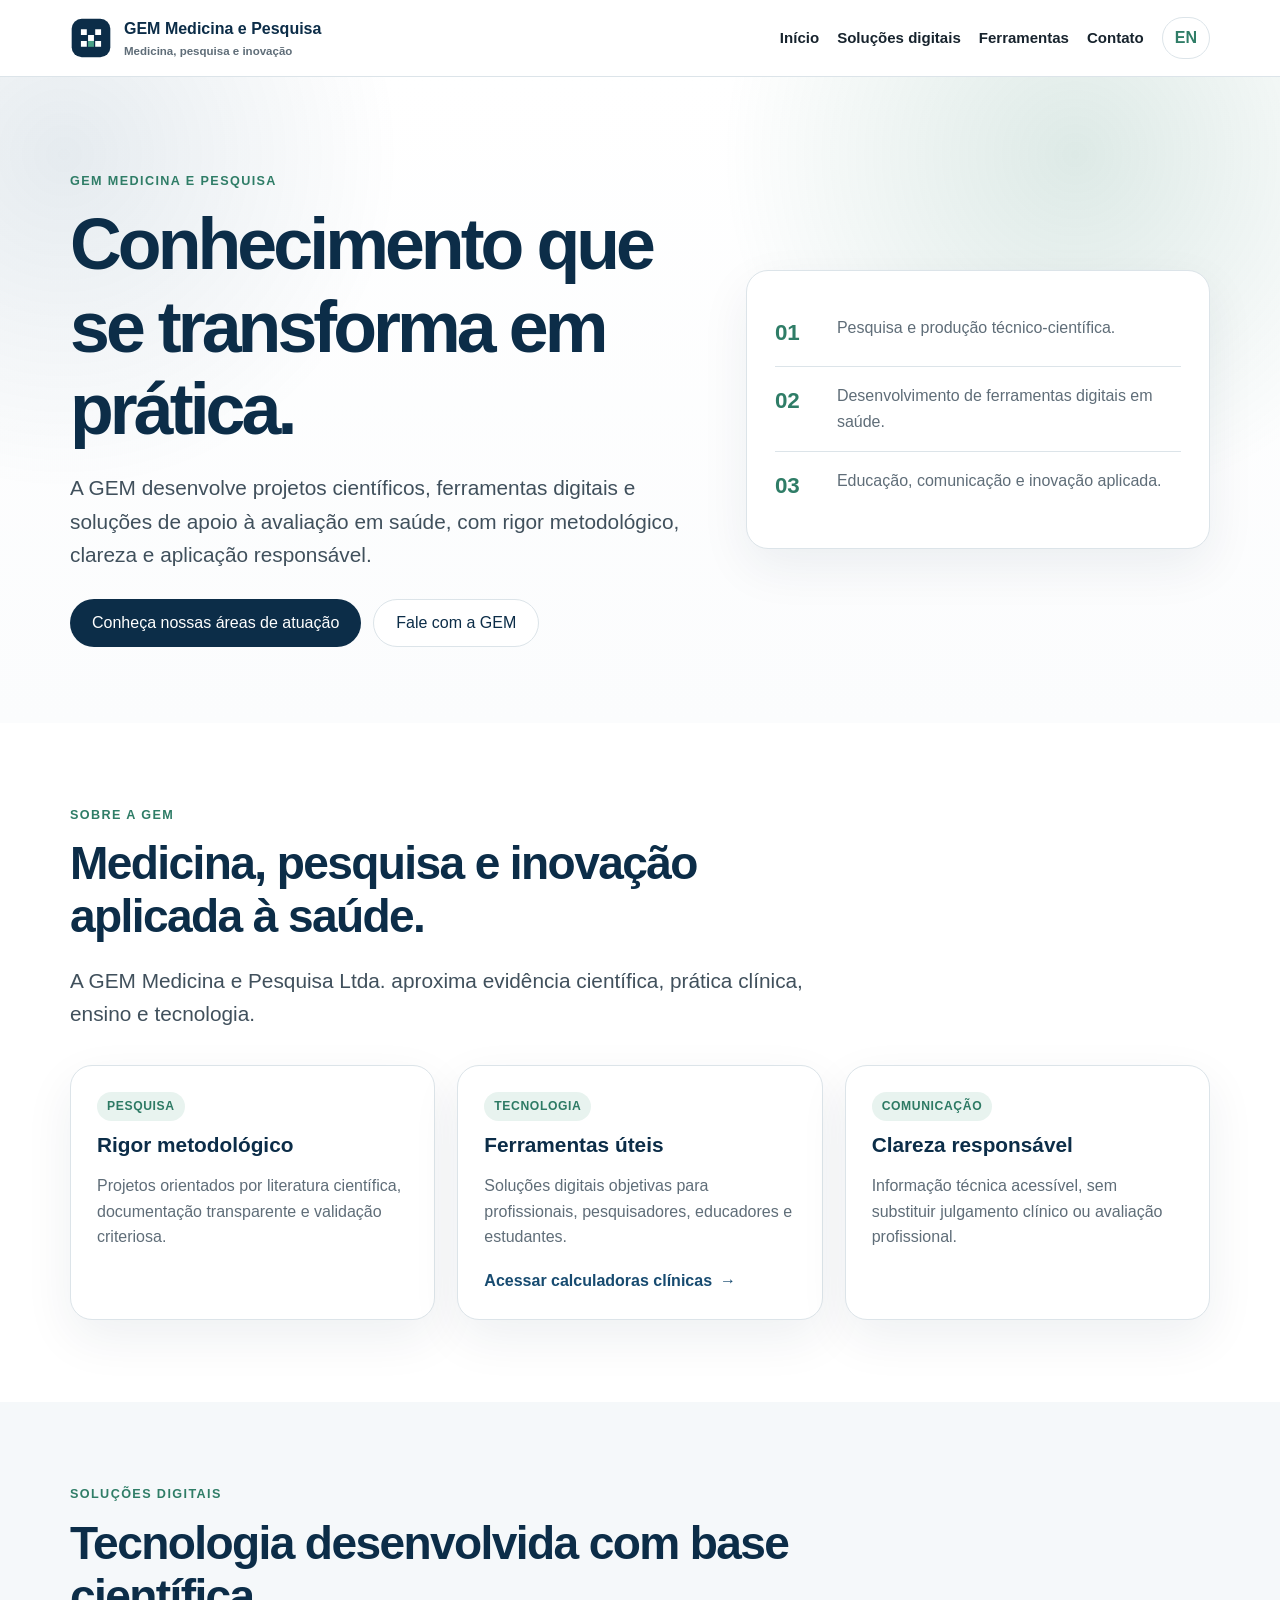
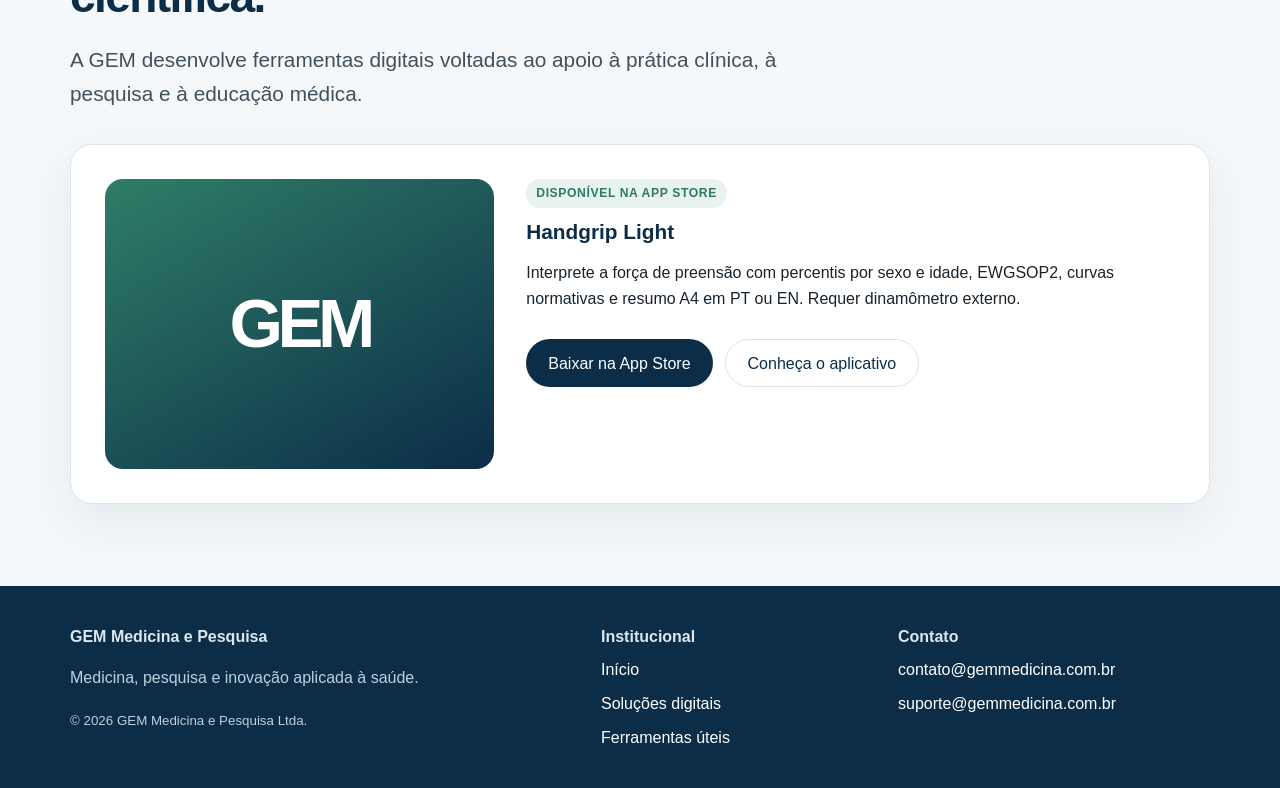
==== commit 56ea94d9: "Adiciona relações urinárias Ca/Cr e albumina/creatinina" ====
--- a/index.html
+++ b/index.html
@@ -237,8 +237,8 @@
             </p>
 
             <a class="text-link" href="/ferramentas/">
-              <span data-lang="pt">Acessar IMC, FIB-4 e CKD-EPI</span>
-              <span data-lang="en">Open BMI, FIB-4 and CKD-EPI</span>
+              <span data-lang="pt">Acessar calculadoras clínicas</span>
+              <span data-lang="en">Open clinical calculators</span>
               <span aria-hidden="true">→</span>
             </a>
           </article>
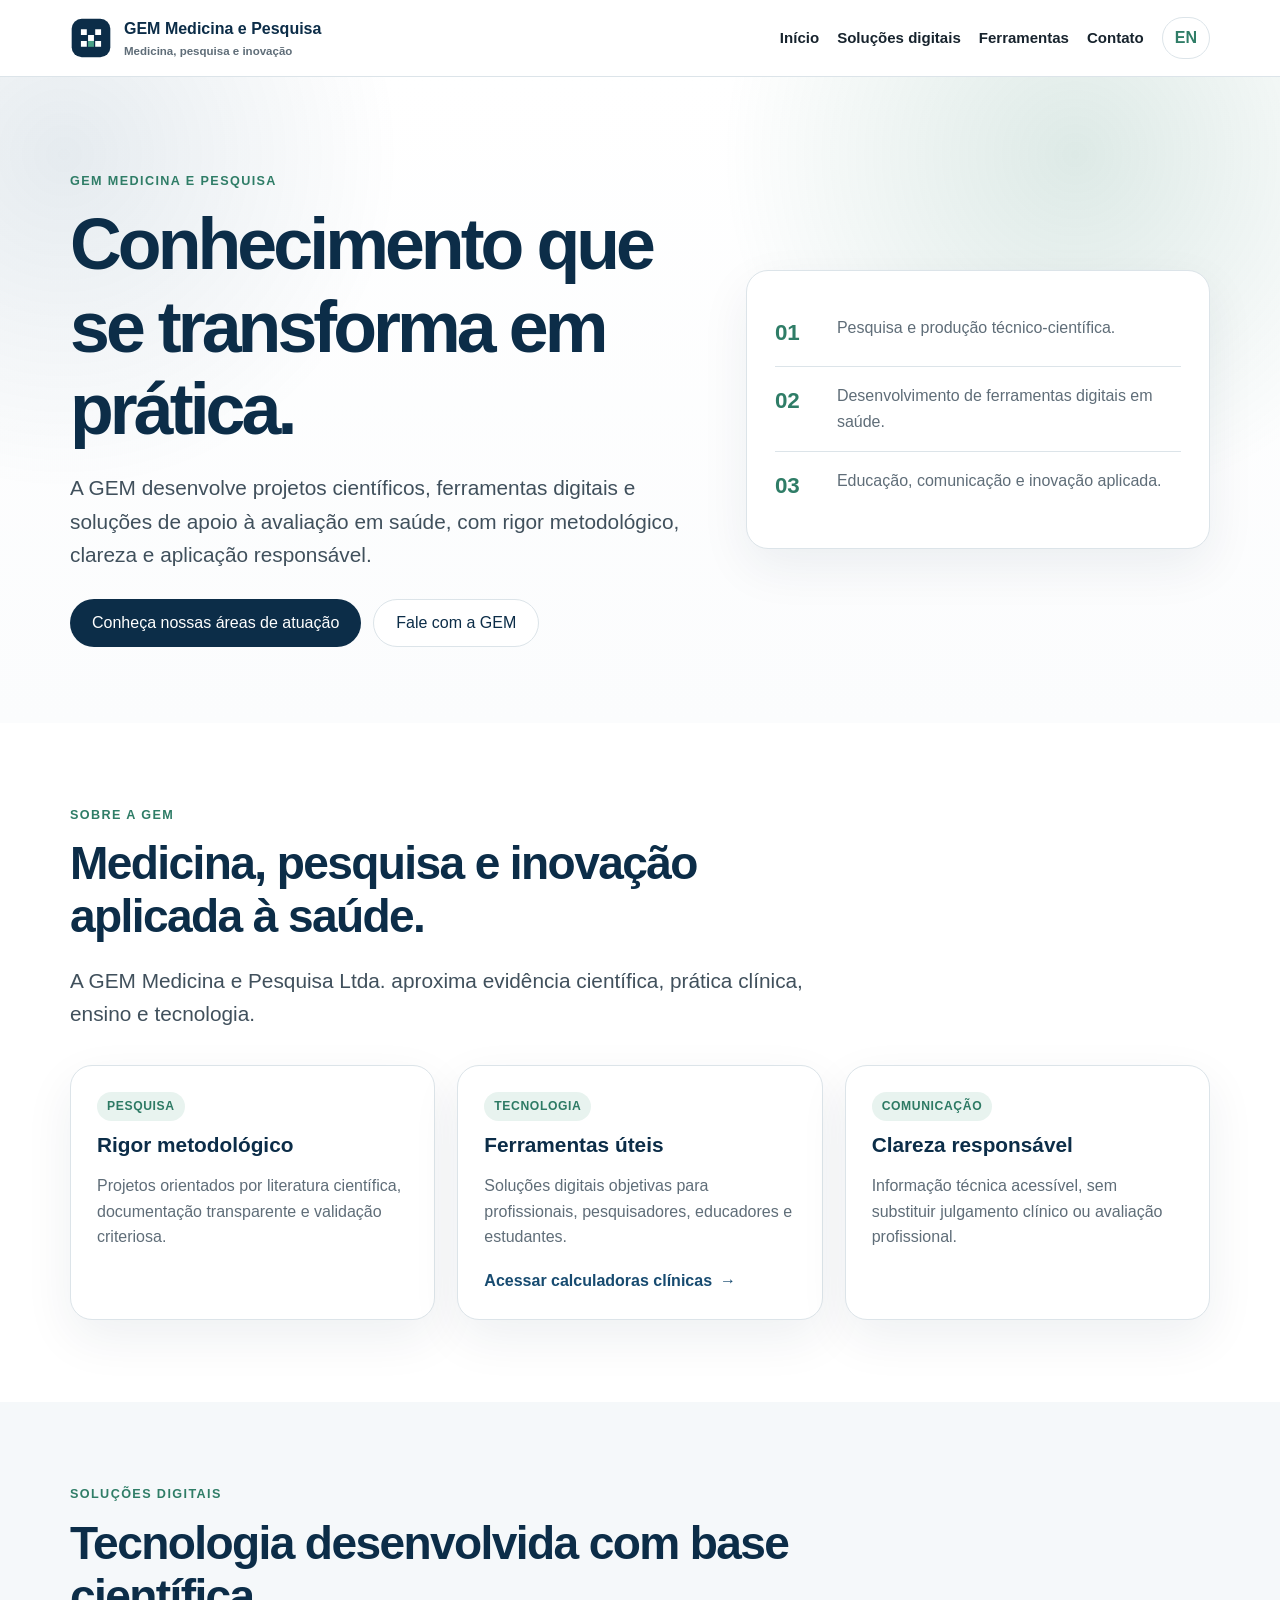
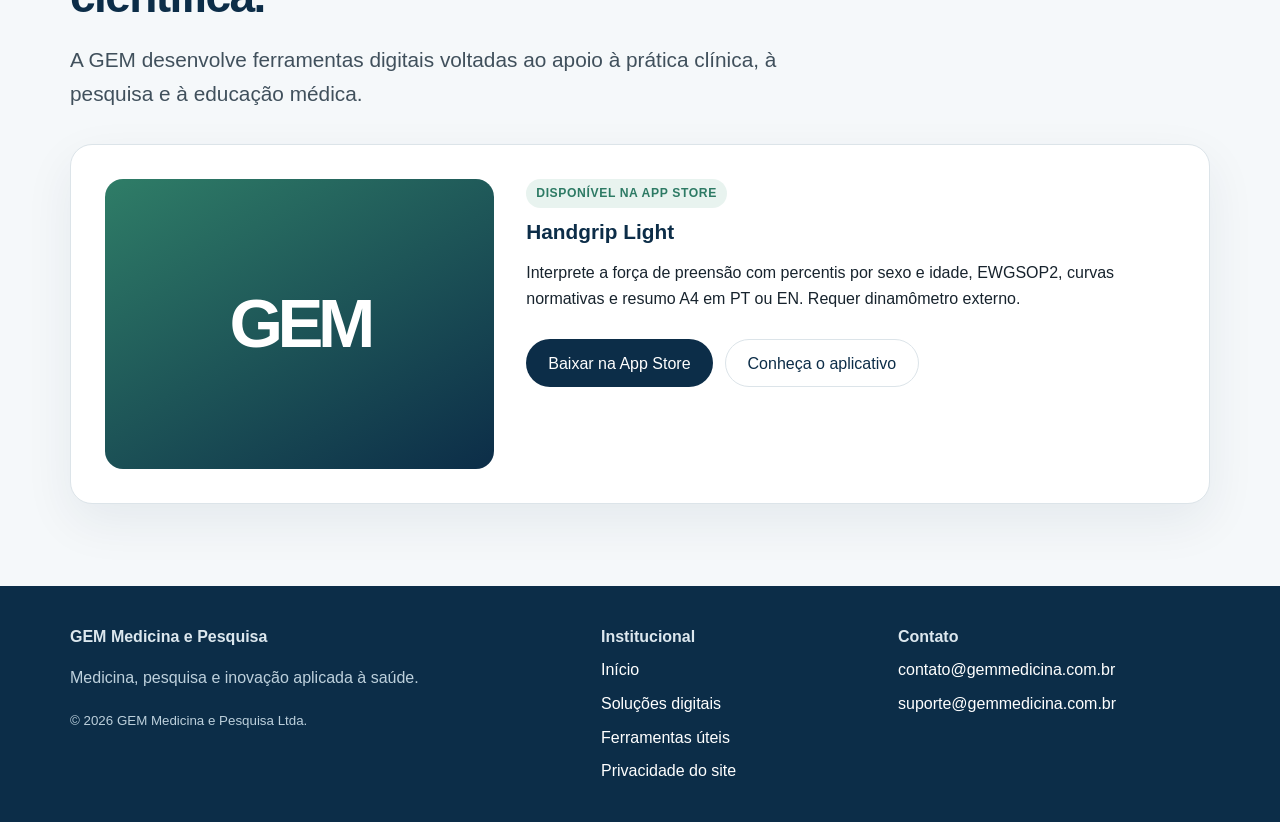
==== commit b0372fb8: "Link site privacy notice from institutional footer" ====
--- a/index.html
+++ b/index.html
@@ -388,6 +388,11 @@
           <span data-lang="pt">Ferramentas úteis</span>
           <span data-lang="en">Useful tools</span>
         </a>
+
+        <a href="/privacidade/">
+          <span data-lang="pt">Privacidade do site</span>
+          <span data-lang="en">Website privacy</span>
+        </a>
       </div>
 
       <div class="footer-links">
--- a/assets/styles.css
+++ b/assets/styles.css
@@ -1,3 +1,106 @@
 
 :root{--navy:#0c2d48;--navy2:#174b70;--green:#2f7d67;--ink:#17232d;--muted:#5f6d78;--line:#dce4e9;--mist:#f5f8fa;--white:#fff;--max:1140px;--r:22px}
 *{box-sizing:border-box}html{scroll-behavior:smooth}body{margin:0;font-family:-apple-system,BlinkMacSystemFont,"Segoe UI",Roboto,Arial,sans-serif;color:var(--ink);line-height:1.6;background:#fff}a{color:var(--navy2)}.container{width:min(calc(100% - 40px),var(--max));margin:auto}.skip-link{position:fixed;top:8px;left:8px;z-index:100;padding:10px 14px;background:var(--navy);color:#fff;border-radius:8px;transform:translateY(calc(-100% - 10px));transition:transform .15s}.skip-link:focus{transform:translateY(0)}.site-header{position:sticky;top:0;z-index:10;background:rgba(255,255,255,.94);border-bottom:1px solid var(--line);backdrop-filter:blur(12px)}.header-inner{min-height:76px;display:flex;align-items:center;justify-content:space-between;gap:22px}.brand{display:flex;align-items:center;gap:12px;text-decoration:none;color:var(--navy);font-weight:800}.brand img{width:42px}.brand small{display:block;color:var(--muted);font-size:.72rem;font-weight:650}.nav{display:flex;gap:18px;flex-wrap:wrap;align-items:center}.nav a{text-decoration:none;color:var(--ink);font-weight:650;font-size:.94rem}.lang-toggle{border:1px solid var(--line);border-radius:999px;padding:7px 12px;background:#fff;cursor:pointer;font:inherit;font-weight:750;color:var(--green)}.hero{padding:94px 0 76px;background:radial-gradient(circle at 84% 12%,rgba(47,125,103,.16),transparent 29%),radial-gradient(circle at 5% 12%,rgba(23,75,112,.11),transparent 25%),linear-gradient(#fff,#fbfcfd)}.hero-grid{display:grid;grid-template-columns:1.15fr .85fr;gap:48px;align-items:center}.eyebrow{margin:0 0 12px;color:var(--green);font-size:.79rem;font-weight:850;letter-spacing:.11em;text-transform:uppercase}h1,h2,h3{color:var(--navy);line-height:1.15}h1{font-size:clamp(2.65rem,5.6vw,5rem);letter-spacing:-.055em;margin:0}h2{font-size:clamp(2rem,3.6vw,3.2rem);letter-spacing:-.035em;margin:0 0 18px}h3{font-size:1.3rem;margin:0 0 10px}.lead{font-size:clamp(1.08rem,1.7vw,1.3rem);color:#40505c;max-width:780px}.actions{display:flex;gap:12px;flex-wrap:wrap;margin-top:28px}.button{display:inline-flex;align-items:center;justify-content:center;min-height:48px;padding:0 22px;border-radius:999px;background:var(--navy);color:#fff;text-decoration:none;font-weight:780;border:0;cursor:pointer;font:inherit}.button.secondary{background:#fff;color:var(--navy);border:1px solid var(--line)}.hero-card,.card,.panel{background:#fff;border:1px solid var(--line);border-radius:var(--r);box-shadow:0 18px 50px rgba(12,45,72,.07)}.hero-card{padding:28px}.metric{display:flex;gap:14px;padding:16px 0;border-bottom:1px solid var(--line)}.metric:last-child{border-bottom:0}.metric strong{min-width:48px;color:var(--green);font-size:1.4rem}.metric span{color:var(--muted)}.section{padding:82px 0}.alt{background:var(--mist)}.intro{max-width:760px;margin-bottom:34px}.grid3{display:grid;grid-template-columns:repeat(3,1fr);gap:22px}.card{padding:26px}.card p{color:var(--muted);margin-bottom:0}.text-link{display:inline-flex;align-items:center;gap:8px;margin-top:18px;font-weight:780;text-decoration:none}.tag{display:inline-block;padding:5px 10px;border-radius:999px;background:#e8f3ef;color:#2d7a64;font-weight:850;font-size:.76rem;text-transform:uppercase;letter-spacing:.05em;margin-bottom:12px}.panel{display:grid;grid-template-columns:.75fr 1.25fr;gap:32px;padding:34px}.visual{min-height:290px;border-radius:18px;display:grid;place-items:center;color:#fff;background:linear-gradient(150deg,var(--green),var(--navy));font-weight:900;font-size:4.3rem;letter-spacing:-.08em}.list{padding-left:1.2rem;color:#40505d}.page-hero{padding:70px 0 48px;background:linear-gradient(#f7fafb,#fff);border-bottom:1px solid var(--line)}.page-hero h1{font-size:clamp(2.4rem,4.5vw,4.25rem)}.page-body{padding:58px 0 88px}.prose{max-width:860px}.prose h2{font-size:1.8rem;margin-top:44px}.prose h3{margin-top:30px}.prose p,.prose li{color:#3e4c58}.notice{padding:20px 22px;border-left:4px solid var(--green);background:#eaf4f0;border-radius:12px}.contact-box{padding:25px;border:1px solid var(--line);border-radius:16px;background:var(--mist);margin-top:25px}.meta{color:var(--muted);font-size:.94rem}.calculator-list{display:grid;gap:26px;margin-top:34px}.calculator-card{scroll-margin-top:105px;padding:30px;background:#fff;border:1px solid var(--line);border-radius:var(--r);box-shadow:0 18px 50px rgba(12,45,72,.07)}.calculator-card header{max-width:800px;margin-bottom:22px}.calculator-card header p{color:var(--muted);margin-bottom:0}.calculator-card h2{font-size:clamp(1.7rem,3vw,2.4rem)}.calculator-form{display:grid;grid-template-columns:repeat(4,minmax(0,1fr));gap:16px;align-items:end}.calculator-form.cols-2{grid-template-columns:repeat(2,minmax(0,1fr));max-width:650px}.calculator-form.cols-3{grid-template-columns:repeat(3,minmax(0,1fr))}.field{display:grid;gap:7px}.field label{font-weight:760;color:var(--navy)}.field small{color:var(--muted)}.field input,.field select{width:100%;min-height:48px;padding:10px 12px;border:1px solid #bdcad2;border-radius:11px;background:#fff;color:var(--ink);font:inherit}.field input:focus,.field select:focus{outline:3px solid rgba(47,125,103,.2);border-color:var(--green)}.form-actions{display:flex;gap:10px;flex-wrap:wrap;margin-top:20px}.form-actions .button{min-height:44px}.calculator-result{margin-top:22px;padding:22px;border-radius:15px;background:#f0f6f4;border:1px solid #d2e6df}.calculator-result[hidden]{display:none}.result-label{display:block;color:var(--muted);font-size:.86rem;font-weight:750;text-transform:uppercase;letter-spacing:.05em}.result-value{display:block;color:var(--navy);font-size:clamp(2rem,4vw,3.25rem);font-weight:880;line-height:1.15;margin:5px 0}.result-unit{color:#40505c;font-weight:650}.calculator-error{min-height:1.5em;margin:12px 0 0;color:#a02e2e;font-weight:680}.reference{margin-top:24px;padding-top:18px;border-top:1px solid var(--line);color:var(--muted);font-size:.92rem}.reference a{font-weight:750}.privacy-note{display:flex;gap:12px;align-items:flex-start;margin:28px 0 0;padding:20px 22px;border:1px solid #d2e6df;border-radius:15px;background:#f6fbf9}.privacy-note strong{color:var(--green)}.site-footer{padding:38px 0;background:var(--navy);color:#dce7ee}.footer-grid{display:grid;grid-template-columns:1.3fr .7fr .8fr;gap:24px}.site-footer p,.site-footer small{color:#bdd0dc}.site-footer a{color:#fff;text-decoration:none}.footer-links{display:grid;gap:8px;align-content:start}[data-lang="en"]{display:none}body.en [data-lang="pt"]{display:none}body.en [data-lang="en"]{display:block}.inline-lang[data-lang]{display:inline}body.en .inline-lang[data-lang="pt"]{display:none}body:not(.en) .inline-lang[data-lang="en"]{display:none}@media(max-width:860px){.hero-grid,.panel,.footer-grid{grid-template-columns:1fr}.grid3{grid-template-columns:1fr}.calculator-form,.calculator-form.cols-3{grid-template-columns:repeat(2,minmax(0,1fr))}.header-inner{align-items:flex-start;padding:14px 0}.hero{padding-top:62px}}@media(max-width:620px){.container{width:min(calc(100% - 28px),var(--max))}.header-inner{display:block}.nav{margin-top:12px}.section{padding:62px 0}.panel,.calculator-card{padding:22px}.calculator-form,.calculator-form.cols-2,.calculator-form.cols-3{grid-template-columns:1fr}.form-actions .button{width:100%}}
+
+/* Calculadoras GEM — revisão responsiva compacta (somente apresentação).
+   Escopo restrito à página /ferramentas/. Equações e validações permanecem inalteradas. */
+body.tools-page .page-hero{padding:38px 0 26px}
+body.tools-page .page-hero h1{font-size:clamp(2rem,3.5vw,3.15rem)}
+body.tools-page .page-hero .lead{margin:10px 0 0;font-size:1.06rem;line-height:1.45}
+body.tools-page .privacy-note{margin-top:16px;padding:12px 16px;line-height:1.45}
+body.tools-page .page-body{padding:30px 0 58px}
+body.tools-page .notice{padding:12px 16px;line-height:1.45}
+body.tools-page .calculator-list{gap:17px;margin-top:18px}
+body.tools-page .calculator-card{padding:22px 24px;border-radius:17px;box-shadow:0 8px 24px rgba(12,45,72,.045)}
+body.tools-page .calculator-card header{max-width:none;margin-bottom:14px}
+body.tools-page .calculator-card .tag{margin-bottom:7px;padding:3px 9px;font-size:.71rem}
+body.tools-page .calculator-card h2{font-size:clamp(1.45rem,2.3vw,1.9rem);letter-spacing:-.025em;margin:0 0 7px}
+body.tools-page .calculator-card header p{margin:0;font-size:.94rem;line-height:1.4}
+body.tools-page .calculator-card header p+p{margin-top:5px}
+body.tools-page .calculator-form{gap:11px;align-items:stretch}
+body.tools-page .calculator-form.cols-2{max-width:780px}
+body.tools-page .calculator-form .field{display:flex;min-width:0;flex-direction:column;justify-content:flex-end;gap:5px}
+body.tools-page .calculator-form .field label{font-size:.91rem;line-height:1.3}
+body.tools-page .calculator-form .field input,
+body.tools-page .calculator-form .field select{min-height:44px;margin-top:auto;padding:7px 10px;border-radius:9px;font-size:1rem}
+body.tools-page .form-actions{gap:9px;margin-top:12px}
+body.tools-page .form-actions .button{min-height:44px;padding:0 18px;font-size:.94rem}
+body.tools-page .calculator-error{min-height:0;margin:0}
+body.tools-page .calculator-error:empty{display:none}
+body.tools-page .calculator-error:not(:empty){margin-top:9px}
+body.tools-page .calculator-result{margin-top:12px;padding:13px 16px;border-radius:12px}
+body.tools-page .result-label{font-size:.78rem}
+body.tools-page .result-value{display:inline-block;font-size:clamp(1.7rem,3vw,2.25rem);line-height:1.2;margin:3px 7px 0 0}
+body.tools-page .result-unit{display:inline;font-size:.91rem}
+body.tools-page .reference{margin-top:14px;padding-top:10px;font-size:.83rem;line-height:1.48;overflow-wrap:break-word}
+/* CKD-EPI: idade, sexo e creatinina na mesma linha em telas amplas. */
+body.tools-page .calculator[data-calculator="ckdepi"] .calculator-form{
+  grid-template-columns:minmax(110px,.8fr) minmax(180px,1.3fr) minmax(160px,1fr)
+}
+/* RAC: cada seletor de unidade fica imediatamente ao lado do valor correspondente. */
+body.tools-page .calculator[data-calculator="uacr"] .calculator-form{
+  grid-template-columns:minmax(0,1.55fr) minmax(96px,.78fr) minmax(0,1.55fr) minmax(96px,.78fr);
+  column-gap:8px
+}
+@media(max-width:860px){
+  body.tools-page .calculator[data-calculator="ckdepi"] .calculator-form{
+    grid-template-columns:repeat(3,minmax(0,1fr))
+  }
+  body.tools-page .calculator[data-calculator="uacr"] .calculator-form{
+    grid-template-columns:minmax(0,1.5fr) minmax(100px,.8fr)
+  }
+}
+@media(max-width:620px){
+  body.tools-page .page-hero{padding:26px 0 22px}
+  body.tools-page .page-hero h1{font-size:clamp(1.8rem,6.5vw,2.4rem)}
+  body.tools-page .page-hero .lead{font-size:.98rem}
+  body.tools-page .privacy-note{margin-top:12px;padding:11px 13px}
+  body.tools-page .page-body{padding:22px 0 42px}
+  body.tools-page .calculator-list{gap:14px;margin-top:14px}
+  body.tools-page .calculator-card{padding:17px}
+  body.tools-page .calculator-card h2{font-size:1.45rem}
+  body.tools-page .calculator-form.cols-2{grid-template-columns:repeat(2,minmax(0,1fr))}
+  body.tools-page .calculator[data-calculator="ckdepi"] .calculator-form{
+    grid-template-columns:repeat(2,minmax(0,1fr))
+  }
+  body.tools-page .calculator[data-calculator="ckdepi"] .field:nth-child(3){grid-column:1/-1}
+  body.tools-page .calculator[data-calculator="uacr"] .calculator-form{
+    grid-template-columns:minmax(0,1.3fr) minmax(92px,.8fr)
+  }
+  body.tools-page .form-actions .button{width:auto}
+}
+@media(max-width:390px){
+  body.tools-page .calculator-form.cols-2{grid-template-columns:1fr}
+  body.tools-page .calculator[data-calculator="uacr"] .calculator-form{
+    grid-template-columns:minmax(0,1.2fr) minmax(88px,.8fr)
+  }
+}
+
+/* Navegação rápida das calculadoras: somente âncoras locais, sem JavaScript. */
+body.tools-page .calculator-shortcuts{
+  display:flex;flex-wrap:wrap;align-items:center;gap:8px;
+  margin-top:15px
+}
+body.tools-page .calculator-shortcuts-label{
+  color:var(--muted);font-size:.84rem;font-weight:750;margin-right:2px
+}
+body.tools-page .calculator-shortcuts a{
+  display:inline-flex;align-items:center;justify-content:center;
+  min-height:36px;padding:6px 12px;
+  border:1px solid #d2e6df;border-radius:999px;background:#fff;
+  color:var(--navy);font-size:.84rem;line-height:1.3;font-weight:750;
+  text-decoration:none
+}
+body.tools-page .calculator-shortcuts a:hover{
+  background:#e8f3ef;border-color:#83b7a4;color:#1d6954
+}
+body.tools-page .calculator-shortcuts a:focus-visible{
+  outline:3px solid var(--green);outline-offset:2px
+}
+body.tools-page .calculator-card{scroll-margin-top:110px}
+@media(max-width:620px){
+  body.tools-page .calculator-shortcuts{margin-top:12px;gap:6px}
+  body.tools-page .calculator-shortcuts-label{flex-basis:100%;margin:0}
+  body.tools-page .calculator-shortcuts a{font-size:.81rem;min-height:36px;padding:6px 10px}
+  body.tools-page .calculator-card{scroll-margin-top:150px}
+}
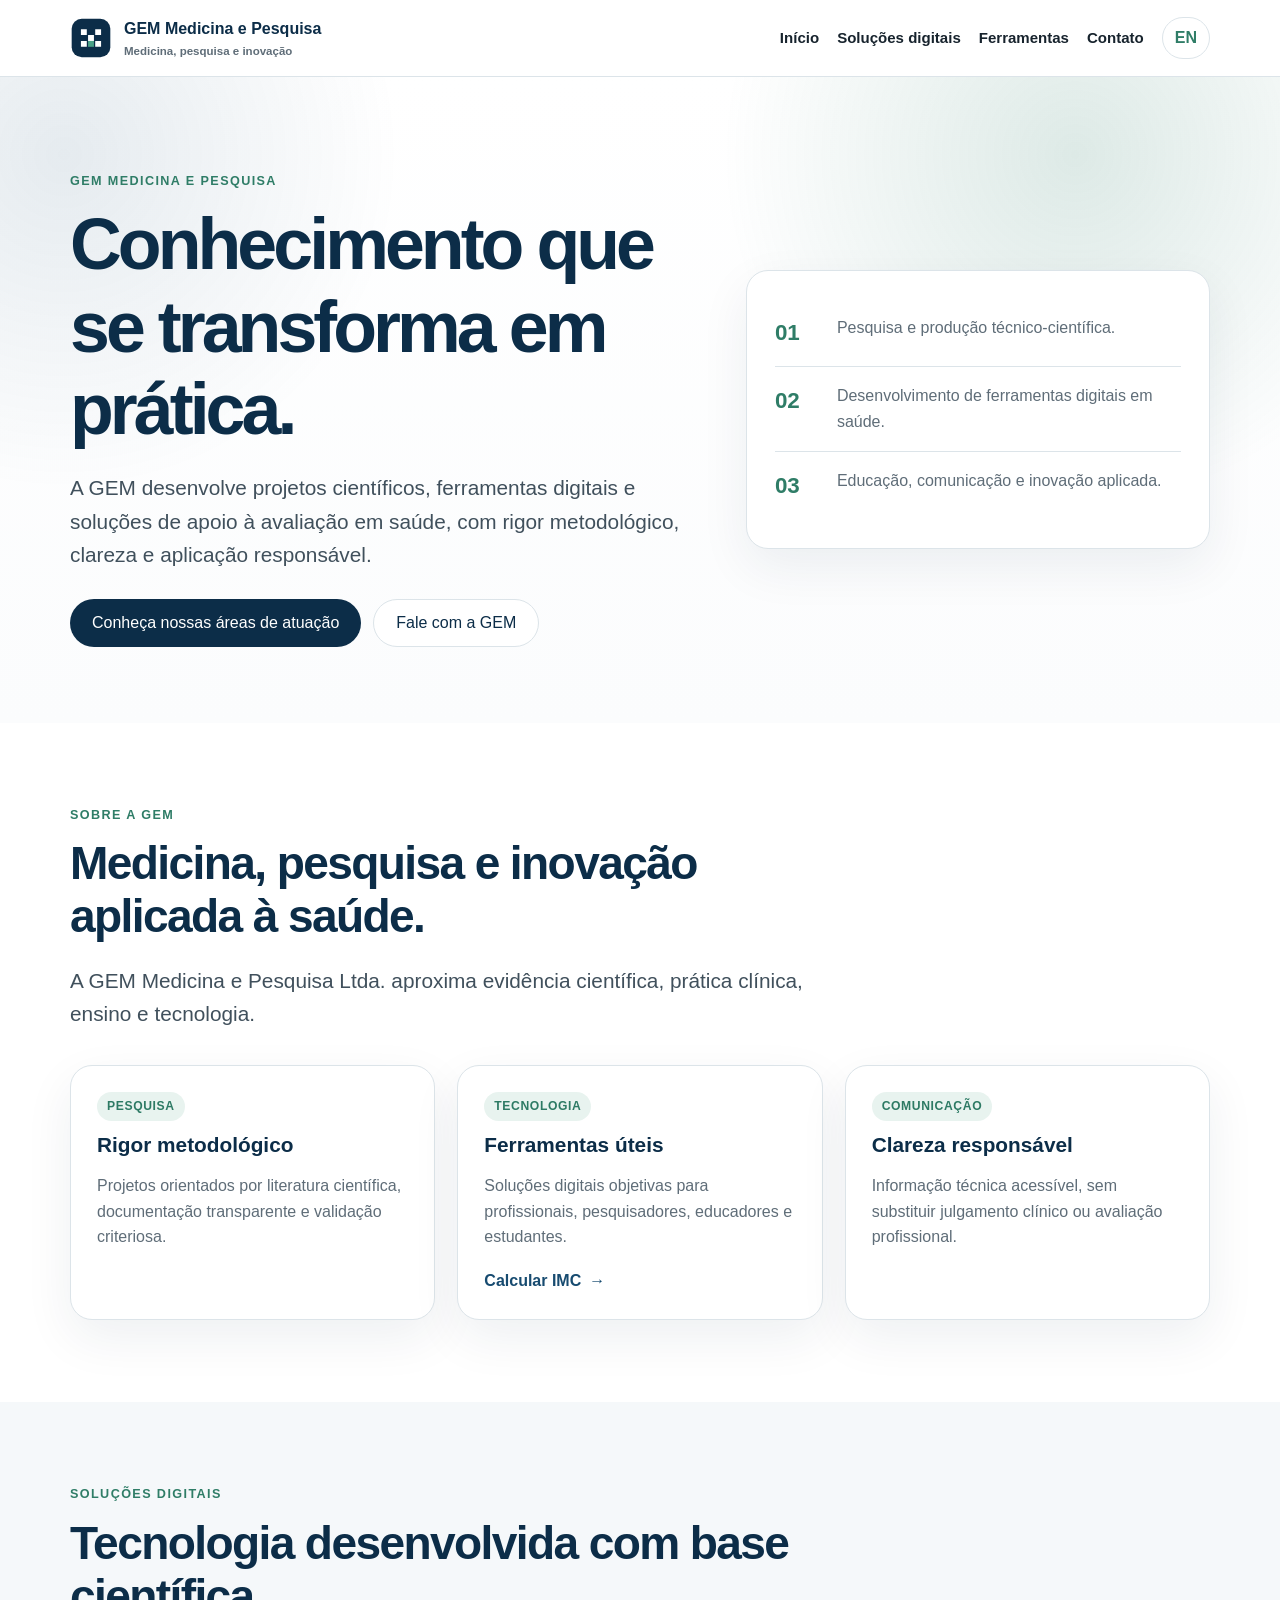
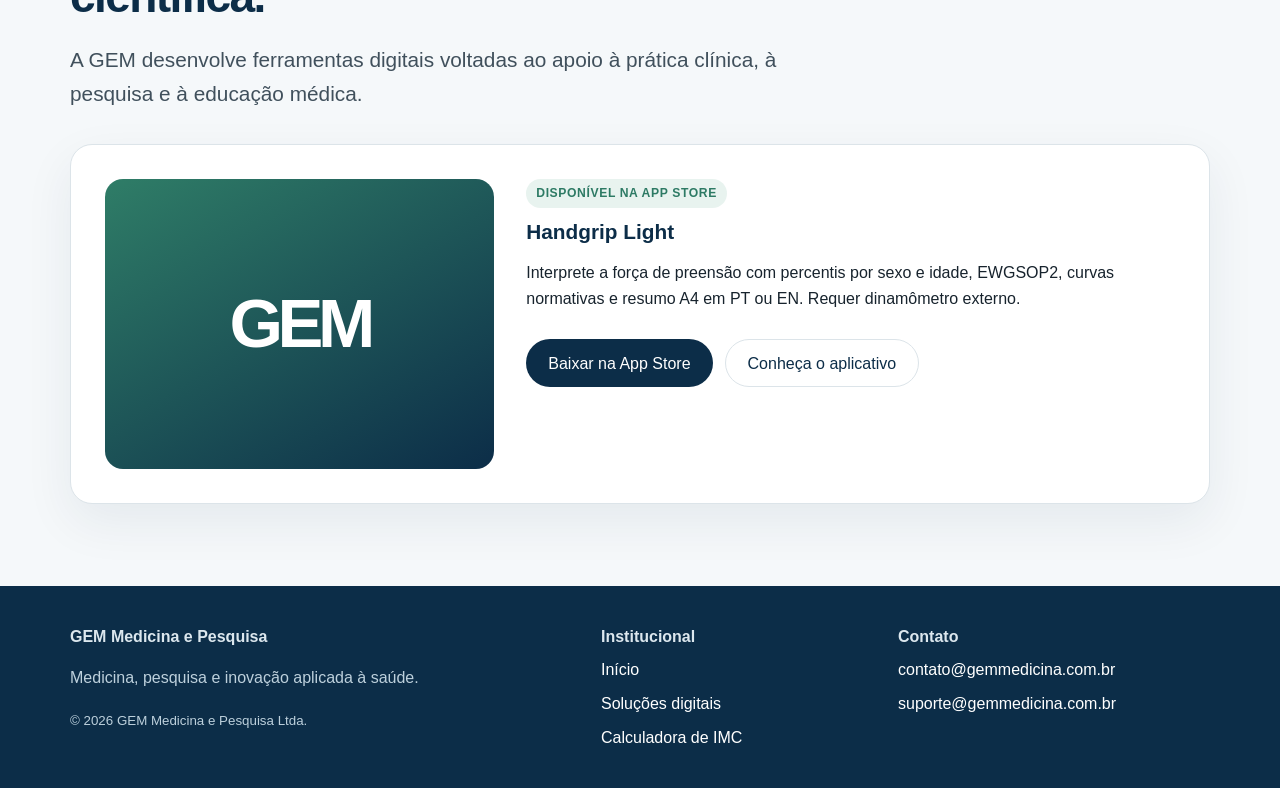
==== commit 612f388c: "Ajusta CTA institucional para IMC" ====
--- a/index.html
+++ b/index.html
@@ -237,8 +237,8 @@
             </p>
 
             <a class="text-link" href="/ferramentas/">
-              <span data-lang="pt">Acessar calculadoras clínicas</span>
-              <span data-lang="en">Open clinical calculators</span>
+              <span data-lang="pt">Calcular IMC</span>
+              <span data-lang="en">Calculate BMI</span>
               <span aria-hidden="true">→</span>
             </a>
           </article>
@@ -385,13 +385,8 @@
         </a>
 
         <a href="/ferramentas/">
-          <span data-lang="pt">Ferramentas úteis</span>
-          <span data-lang="en">Useful tools</span>
-        </a>
-
-        <a href="/privacidade/">
-          <span data-lang="pt">Privacidade do site</span>
-          <span data-lang="en">Website privacy</span>
+          <span data-lang="pt">Calculadora de IMC</span>
+          <span data-lang="en">BMI calculator</span>
         </a>
       </div>
 
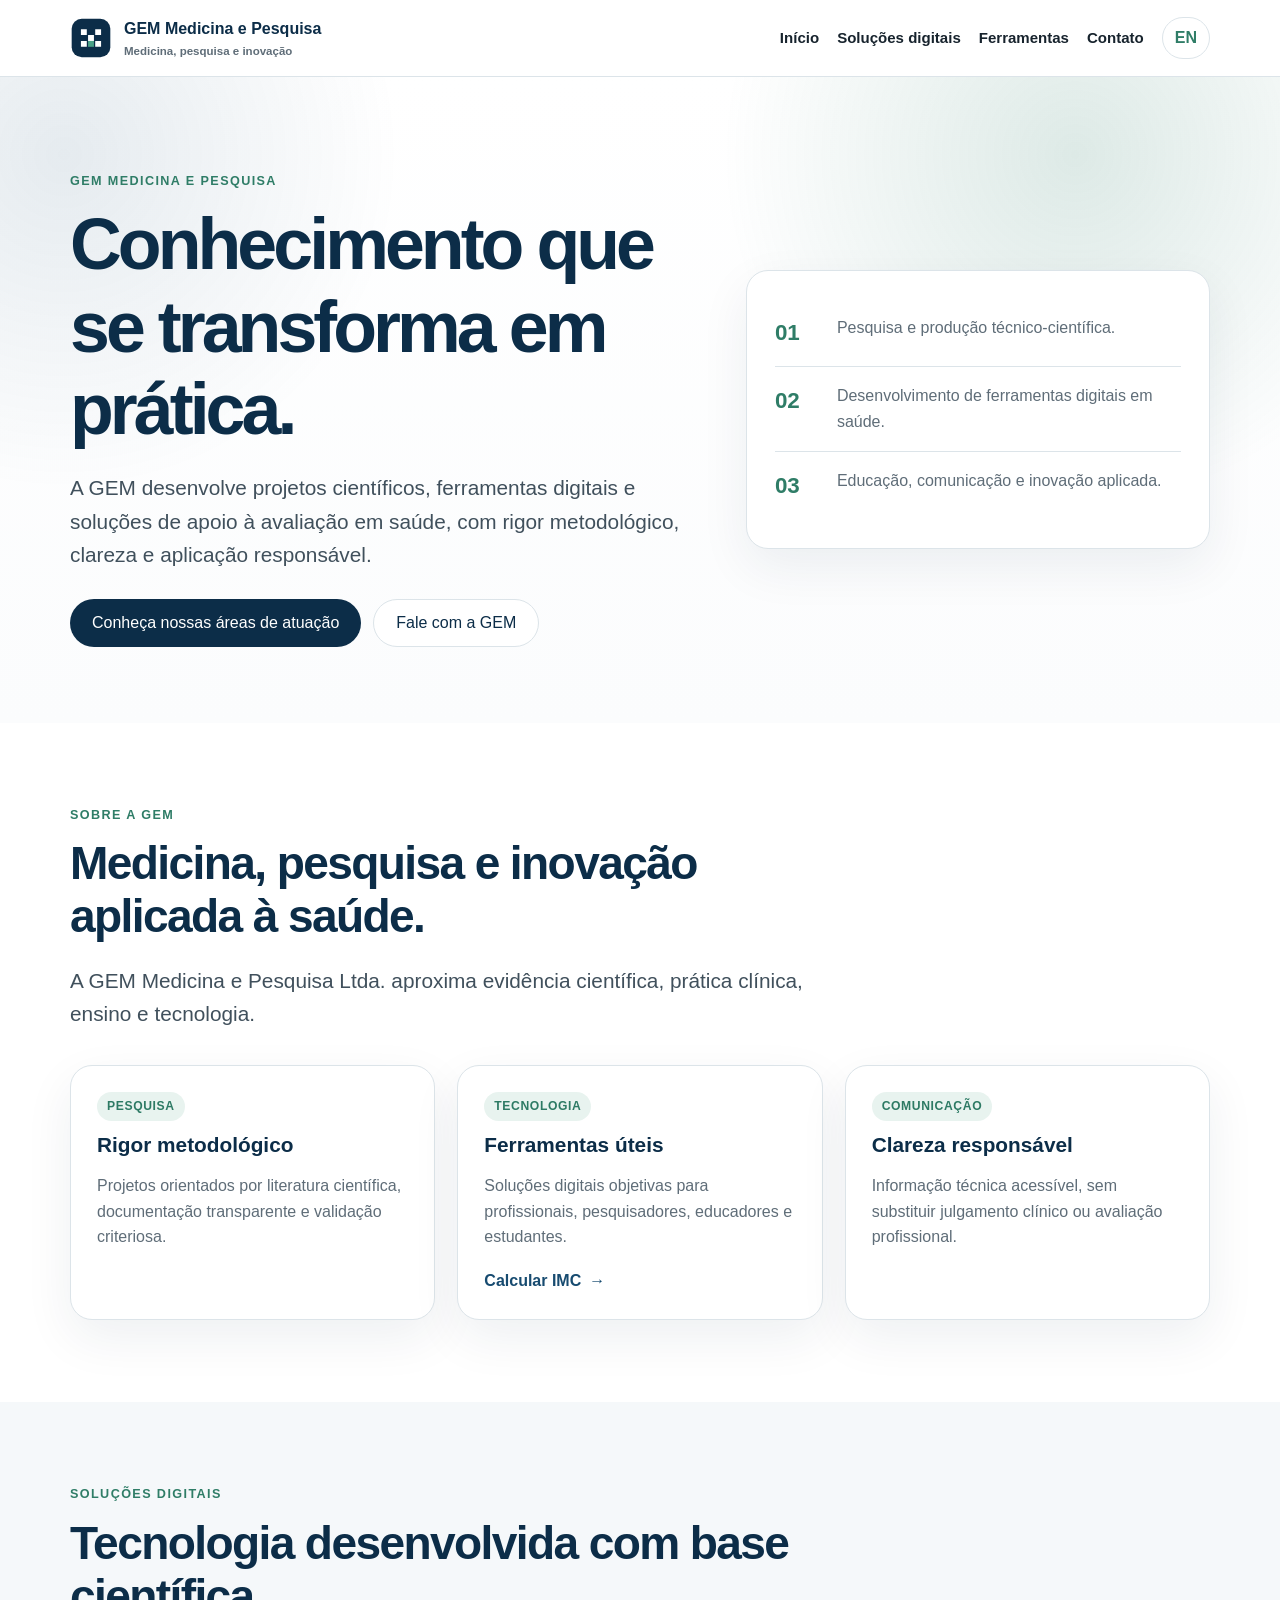
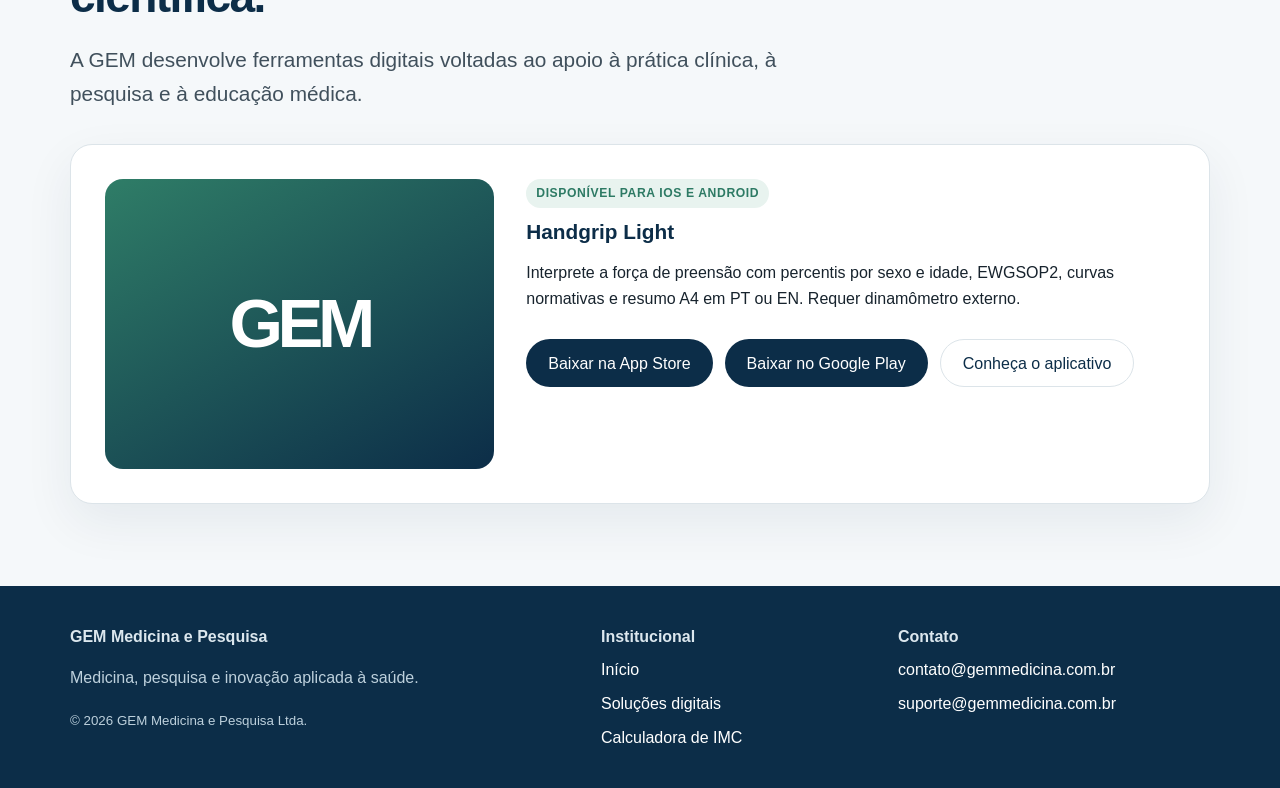
==== commit 599c64f9: "Adiciona Google Play à página principal da GEM" ====
--- a/index.html
+++ b/index.html
@@ -306,8 +306,8 @@
 
           <div>
             <span class="tag">
-              <span data-lang="pt">Disponível na App Store</span>
-              <span data-lang="en">Available on the App Store</span>
+              <span data-lang="pt">Disponível para iOS e Android</span>
+              <span data-lang="en">Available for iOS and Android</span>
             </span>
 
             <h3>
@@ -338,6 +338,10 @@
               <a class="button" href="https://apps.apple.com/app/id6797272425" target="_blank" rel="noopener noreferrer">
                 <span data-lang="pt">Baixar na App Store</span>
                 <span data-lang="en">Download on the App Store</span>
+              </a>
+              <a class="button" href="https://play.google.com/store/apps/details?id=com.gemmedicina.handgriplight" target="_blank" rel="noopener noreferrer">
+                <span data-lang="pt">Baixar no Google Play</span>
+                <span data-lang="en">Get it on Google Play</span>
               </a>
               <a class="button secondary" href="/apps/handgrip-little/">
                 <span data-lang="pt">Conheça o aplicativo</span>
--- a/assets/styles.css
+++ b/assets/styles.css
@@ -104,3 +104,7 @@
   body.tools-page .calculator-shortcuts a{font-size:.81rem;min-height:36px;padding:6px 10px}
   body.tools-page .calculator-card{scroll-margin-top:150px}
 }
+
+/* Única ferramenta pública: cartão de IMC centralizado em telas amplas. */
+body.tools-page .calculator-list{max-width:780px;margin-left:auto;margin-right:auto}
+body.tools-page .calculator-form.cols-2{max-width:none}
